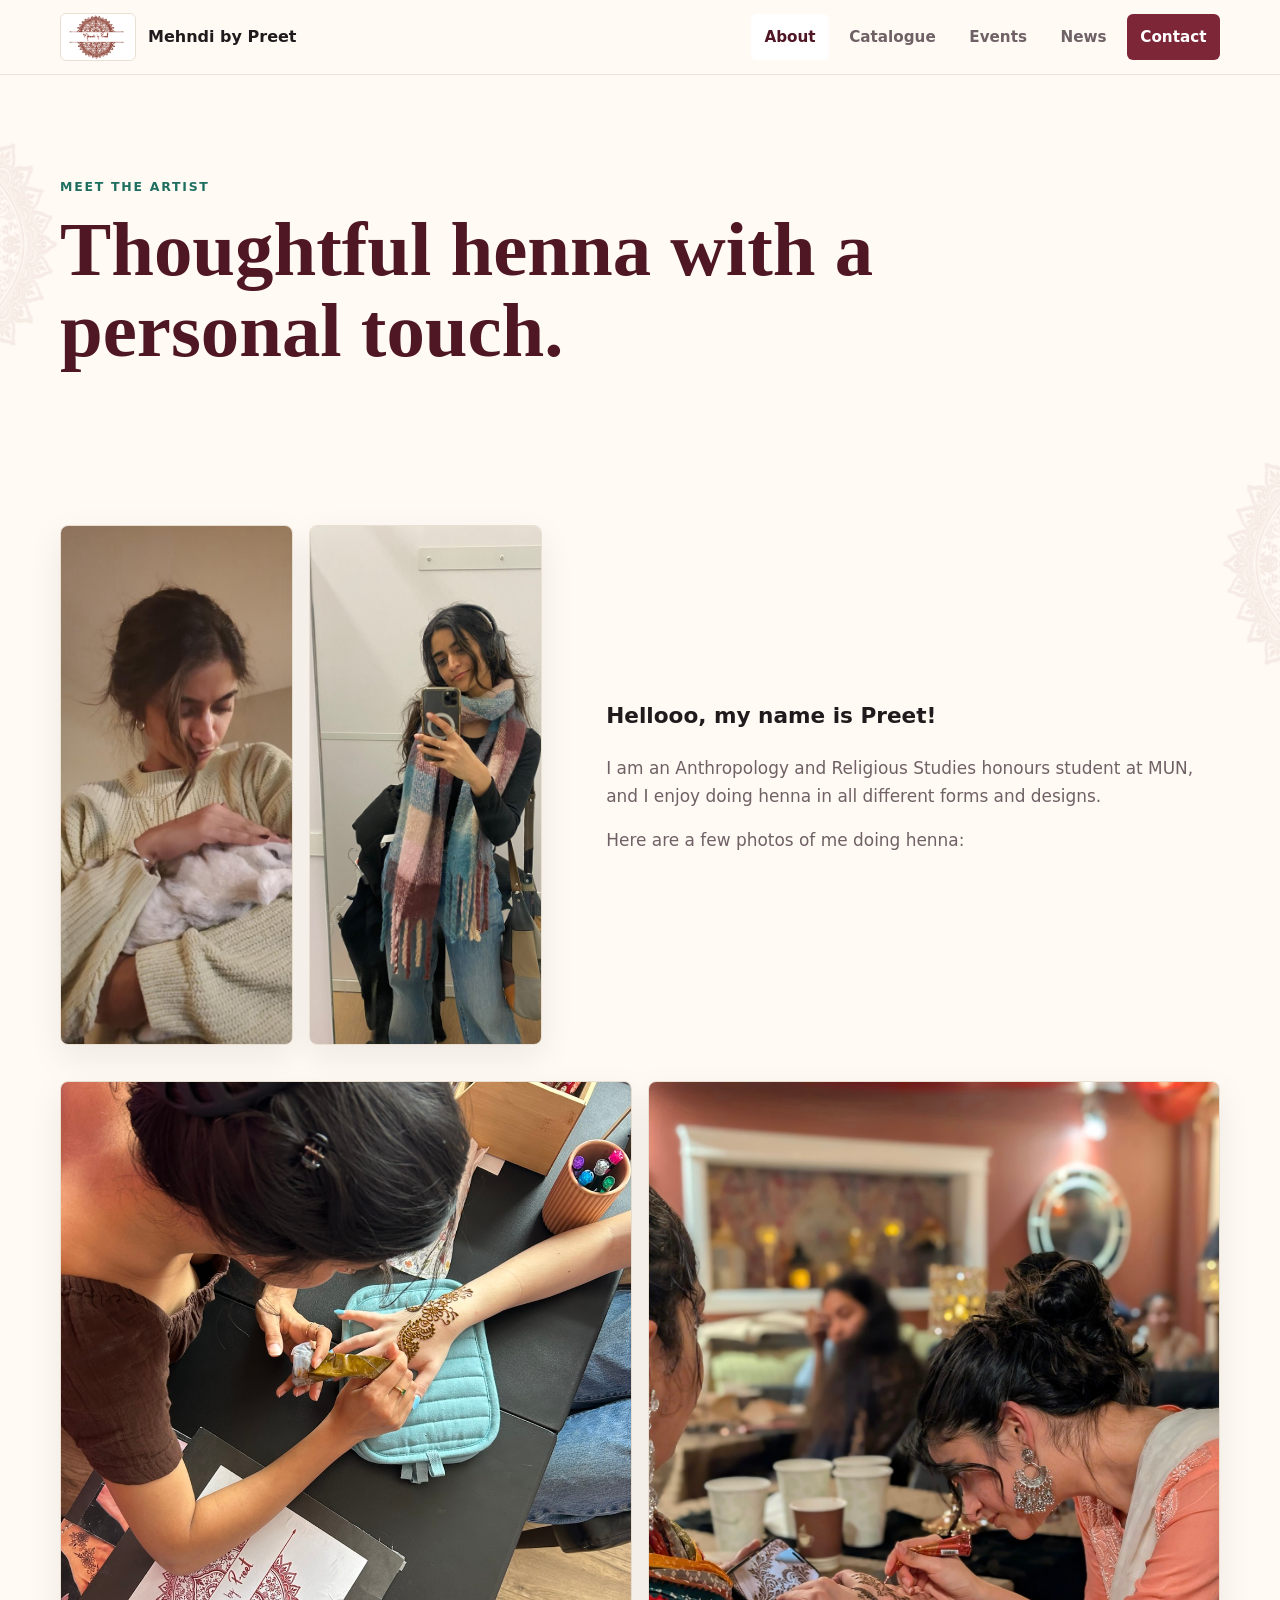
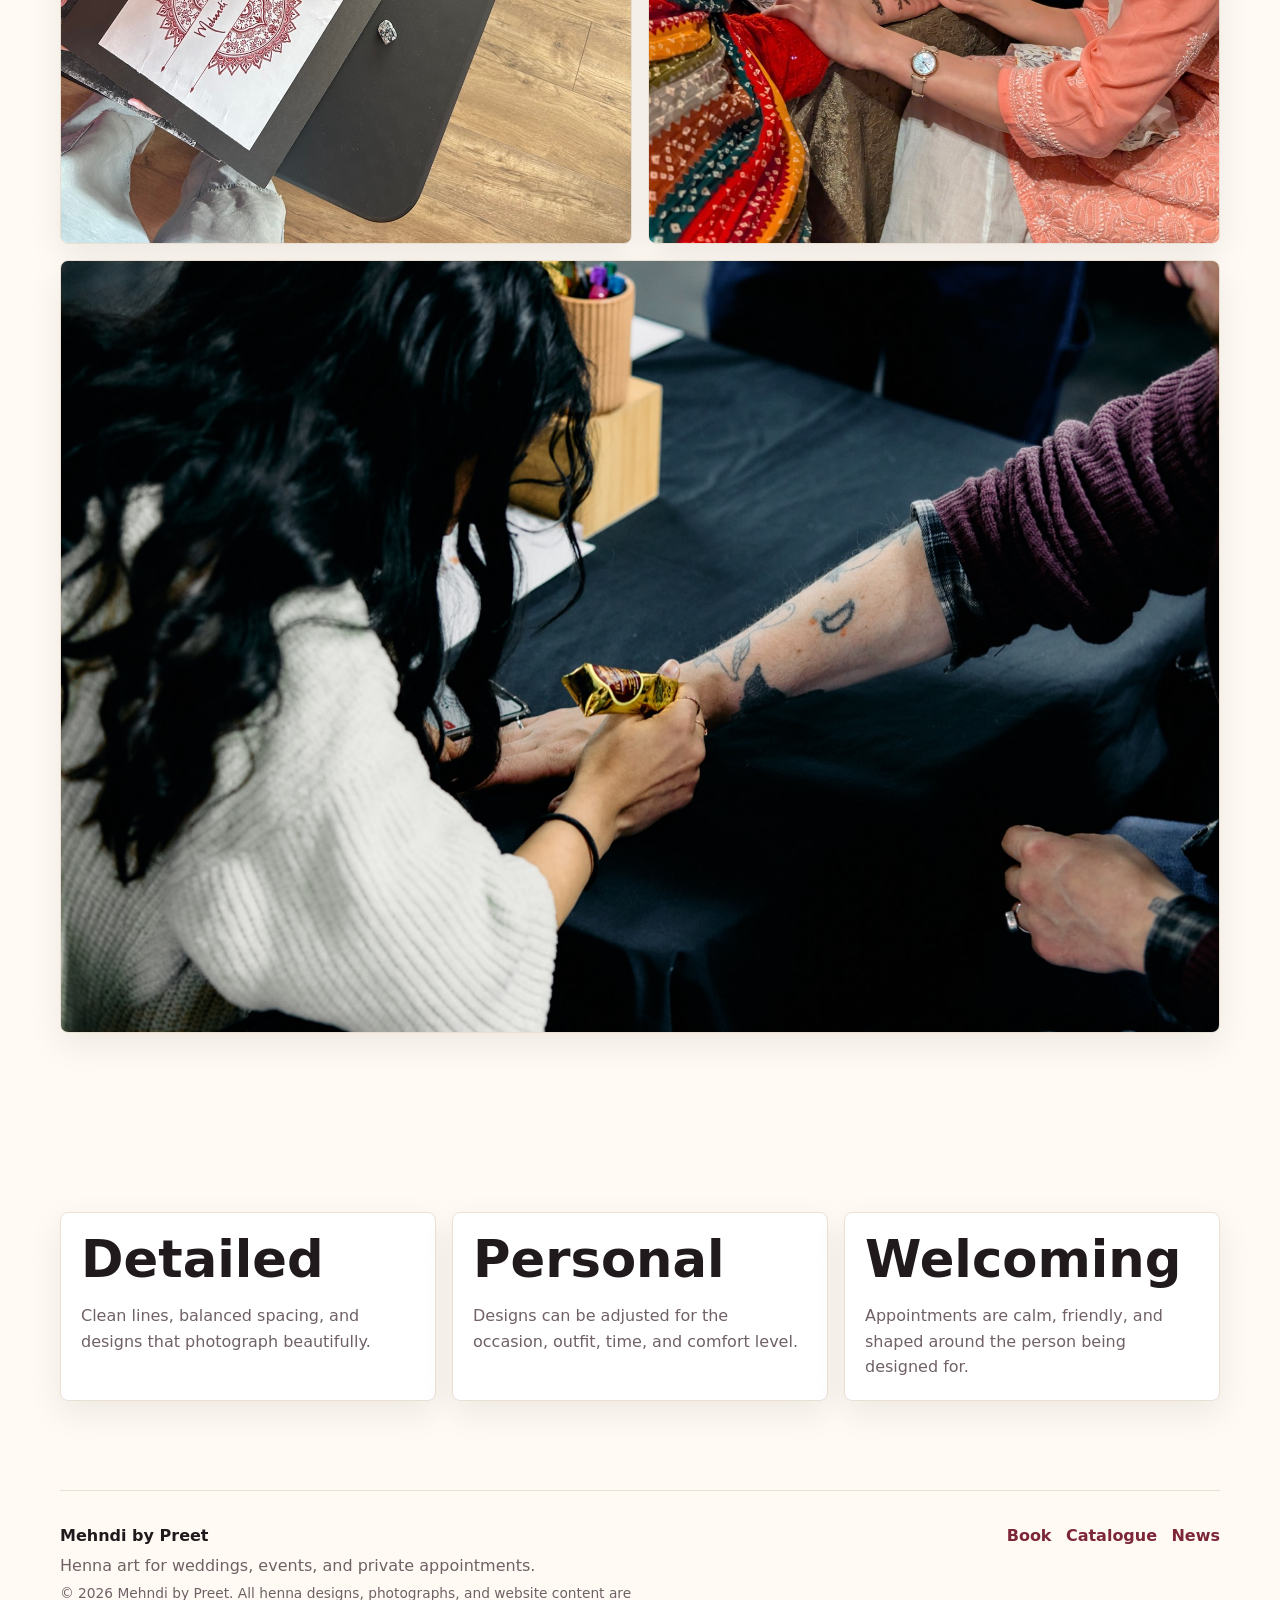
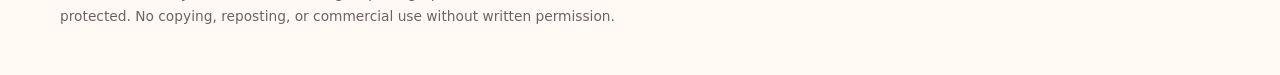
==== about.html @ c9b2b3ce "Add henna action photos to about page" ====
<!doctype html>
<html lang="en">
  <head>
    <meta charset="utf-8">
    <meta name="viewport" content="width=device-width, initial-scale=1">
    <title>About | Mehndi by Preet</title>
    <meta name="description" content="Meet Preet, the henna artist behind Mehndi by Preet.">
    <link rel="stylesheet" href="styles.css?v=about-action-20260606">
  </head>
  <body>
    <a class="skip-link" href="#main">Skip to content</a>
    <header class="site-header">
      <nav class="nav" aria-label="Main navigation">
        <a class="brand" href="index.html">
          <img class="brand-logo" src="assets/mehndi-by-preet-logo.png" alt="Mehndi by Preet logo">
          <span>Mehndi by Preet</span>
        </a>
        <button class="nav-toggle" type="button" aria-expanded="false" aria-controls="nav-links">
          <span class="sr-only">Menu</span>
          <span></span>
          <span></span>
          <span></span>
        </button>
        <div class="nav-links" id="nav-links">
          <a href="about.html" aria-current="page">About</a>
          <a href="catalogue.html">Catalogue</a>
          <a href="events.html">Events</a>
          <a href="news.html">News</a>
          <a class="nav-cta" href="contact.html">Contact</a>
        </div>
      </nav>
    </header>

    <main id="main">
      <section class="page-hero">
        <p class="eyebrow">Meet the artist</p>
        <h1>Thoughtful henna with a personal touch.</h1>
      </section>

      <section class="section about-layout about-intro">
        <div class="about-photo-grid" aria-label="Photos of Preet">
          <img src="assets/preet-about-01.jpg" alt="Preet smiling while holding a bunny">
          <img src="assets/preet-about-02.jpg" alt="Preet taking a mirror selfie">
        </div>
        <div class="story">
          <p class="lead">Hellooo, my name is Preet!</p>
          <p>I am an Anthropology and Religious Studies honours student at MUN, and I enjoy doing henna in all different forms and designs.</p>
          <p>Here are a few photos of me doing henna:</p>
        </div>
      </section>

      <section class="section about-action-gallery" aria-label="Photos of Preet doing henna">
        <img src="assets/preet-henna-action-01.jpg" alt="Preet applying henna at a table">
        <img src="assets/preet-henna-action-02.jpg" alt="Preet applying henna at an event">
        <img src="assets/preet-henna-action-03.jpg" alt="Preet applying henna to a guest's arm">
      </section>

      <section class="section values">
        <article>
          <h2>Detailed</h2>
          <p>Clean lines, balanced spacing, and designs that photograph beautifully.</p>
        </article>
        <article>
          <h2>Personal</h2>
          <p>Designs can be adjusted for the occasion, outfit, time, and comfort level.</p>
        </article>
        <article>
          <h2>Welcoming</h2>
          <p>Appointments are calm, friendly, and shaped around the person being designed for.</p>
        </article>
      </section>
    </main>

    <footer class="site-footer">
      <div>
        <strong>Mehndi by Preet</strong>
        <p>Henna art for weddings, events, and private appointments.</p>
        <p class="rights-notice">&copy; 2026 Mehndi by Preet. All henna designs, photographs, and website content are protected. No copying, reposting, or commercial use without written permission.</p>
      </div>
      <div class="footer-links">
        <a href="contact.html">Book</a>
        <a href="catalogue.html">Catalogue</a>
        <a href="news.html">News</a>
      </div>
    </footer>
    <script src="script.js?v=about-action-20260606"></script>
  </body>
</html>
---- styles.css ----
:root {
  --ink: #211a1d;
  --muted: #6f6165;
  --paper: #fffaf4;
  --surface: #ffffff;
  --rose: #7d2638;
  --rose-dark: #4f1624;
  --marigold: #d79a33;
  --jade: #1f6f61;
  --line: #eadfd3;
  --shadow: 0 18px 50px rgba(45, 26, 31, 0.12);
  --max: 1160px;
}

* {
  box-sizing: border-box;
}

html {
  scroll-behavior: smooth;
  overflow-x: clip;
}

body {
  margin: 0;
  font-family: Inter, ui-sans-serif, system-ui, -apple-system, BlinkMacSystemFont, "Segoe UI", sans-serif;
  color: var(--ink);
  background: var(--paper);
  line-height: 1.6;
  overflow-x: clip;
}

body::before,
body::after {
  content: "";
  position: fixed;
  z-index: 0;
  width: min(34vw, 430px);
  aspect-ratio: 1314 / 380;
  pointer-events: none;
  background: url("assets/logo-ornament.png") center / contain no-repeat;
  opacity: 0.075;
  mix-blend-mode: multiply;
}

body::before {
  left: -210px;
  top: 22vh;
  transform: rotate(90deg);
}

body::after {
  right: -210px;
  top: 54vh;
  transform: rotate(-90deg);
}

main,
.site-footer {
  position: relative;
  z-index: 1;
}

img {
  display: block;
  max-width: 100%;
}

a {
  color: inherit;
}

.skip-link {
  position: fixed;
  left: 1rem;
  top: 1rem;
  z-index: 20;
  transform: translateY(-160%);
  background: var(--ink);
  color: #fff;
  padding: 0.7rem 1rem;
  border-radius: 6px;
}

.skip-link:focus {
  transform: translateY(0);
}

.sr-only {
  position: absolute;
  width: 1px;
  height: 1px;
  padding: 0;
  margin: -1px;
  overflow: hidden;
  clip: rect(0, 0, 0, 0);
  white-space: nowrap;
  border: 0;
}

.site-header {
  position: sticky;
  top: 0;
  z-index: 10;
  background: rgba(255, 250, 244, 0.92);
  backdrop-filter: blur(18px);
  border-bottom: 1px solid rgba(234, 223, 211, 0.88);
}

.nav {
  width: min(var(--max), calc(100% - 2rem));
  margin: 0 auto;
  min-height: 74px;
  display: flex;
  align-items: center;
  justify-content: space-between;
  gap: 1.5rem;
}

.brand {
  display: inline-flex;
  align-items: center;
  gap: 0.75rem;
  text-decoration: none;
  font-weight: 800;
  letter-spacing: 0;
}

.brand-logo {
  width: 76px;
  height: 48px;
  object-fit: contain;
  border: 1px solid var(--line);
  border-radius: 6px;
  background: #fff;
}

.nav-links {
  display: flex;
  align-items: center;
  gap: 0.4rem;
}

.nav-links a {
  text-decoration: none;
  font-size: 0.95rem;
  font-weight: 700;
  padding: 0.7rem 0.85rem;
  border-radius: 6px;
  color: var(--muted);
}

.nav-links a:hover,
.nav-links a[aria-current="page"] {
  color: var(--rose-dark);
  background: #fff;
}

.nav-links .nav-cta {
  color: #fff;
  background: var(--rose);
}

.nav-links .nav-cta:hover,
.nav-links .nav-cta[aria-current="page"] {
  color: #fff;
  background: var(--rose-dark);
}

.nav-toggle {
  display: none;
  width: 44px;
  height: 44px;
  border: 1px solid var(--line);
  border-radius: 6px;
  background: #fff;
  padding: 0.65rem;
}

.nav-toggle span:not(.sr-only) {
  display: block;
  height: 2px;
  background: var(--ink);
  margin: 5px 0;
}

.hero {
  min-height: calc(100vh - 74px);
  width: min(var(--max), calc(100% - 2rem));
  margin: 0 auto;
  display: grid;
  grid-template-columns: minmax(0, 0.92fr) minmax(320px, 1.08fr);
  align-items: center;
  gap: clamp(2rem, 5vw, 5rem);
  padding: clamp(3rem, 7vw, 6rem) 0;
}

.hero-copy {
  max-width: 620px;
}

.gift-note {
  width: fit-content;
  margin: 0 0 1rem;
  padding: 0.55rem 0.75rem;
  color: var(--rose-dark);
  background: #fff;
  border: 1px solid var(--line);
  border-left: 4px solid var(--marigold);
  border-radius: 6px;
}

.eyebrow {
  margin: 0 0 0.8rem;
  color: var(--jade);
  font-weight: 900;
  text-transform: uppercase;
  font-size: 0.78rem;
  letter-spacing: 0.14em;
}

h1,
h2,
h3,
p {
  overflow-wrap: anywhere;
}

h1,
h2,
h3 {
  line-height: 1.05;
  letter-spacing: 0;
}

h1 {
  margin: 0;
  font-family: Georgia, "Times New Roman", serif;
  font-size: clamp(3.4rem, 8vw, 7.6rem);
  color: var(--rose-dark);
}

h2 {
  margin: 0;
  font-size: clamp(2rem, 4vw, 3.3rem);
}

h3 {
  margin: 0;
  font-size: 1.2rem;
}

.hero-text {
  max-width: 540px;
  margin: 1.4rem 0 0;
  font-size: clamp(1.08rem, 2vw, 1.35rem);
  color: var(--muted);
}

.hero-actions {
  display: flex;
  flex-wrap: wrap;
  gap: 0.8rem;
  margin-top: 2rem;
}

.button {
  min-height: 46px;
  display: inline-flex;
  align-items: center;
  justify-content: center;
  gap: 0.45rem;
  border: 0;
  border-radius: 6px;
  padding: 0.82rem 1.1rem;
  text-decoration: none;
  font-weight: 900;
  font-size: 0.95rem;
  cursor: pointer;
  transition: transform 160ms ease, background 160ms ease, color 160ms ease;
}

.button:hover {
  transform: translateY(-1px);
}

.button.primary {
  background: var(--rose);
  color: #fff;
}

.button.primary:hover {
  background: var(--rose-dark);
}

.button.secondary {
  background: #fff;
  color: var(--rose-dark);
  box-shadow: inset 0 0 0 1px var(--line);
}

.button.light {
  background: #fff;
  color: var(--rose-dark);
}

.hero-art {
  min-height: 440px;
  display: grid;
  place-items: center;
  background:
    linear-gradient(145deg, rgba(125, 38, 56, 0.11), rgba(31, 111, 97, 0.1)),
    #fff;
  border: 1px solid var(--line);
  border-radius: 8px;
  box-shadow: var(--shadow);
  overflow: hidden;
}

.hero-art img {
  width: min(100%, 620px);
  height: auto;
}

.hero-art.logo-showcase {
  background: #fff;
  padding: clamp(1rem, 3vw, 2rem);
}

.hero-art.logo-showcase img {
  width: min(100%, 720px);
}

.section {
  width: min(var(--max), calc(100% - 2rem));
  margin: 0 auto;
  padding: clamp(3.25rem, 7vw, 6.5rem) 0;
}

.intro-grid,
.split,
.about-layout,
.contact-layout,
.event-feature {
  display: grid;
  grid-template-columns: minmax(0, 0.88fr) minmax(0, 1.12fr);
  gap: clamp(1.5rem, 5vw, 4rem);
  align-items: center;
}

.intro-grid p,
.split p,
.story p,
.contact-panel p,
.event-feature p {
  color: var(--muted);
  font-size: 1.06rem;
}

.section-heading {
  display: flex;
  align-items: end;
  justify-content: space-between;
  gap: 1rem;
  margin-bottom: 1.5rem;
}

.text-link {
  color: var(--rose);
  font-weight: 900;
  text-decoration: none;
  border-bottom: 2px solid currentColor;
}

.card-grid {
  display: grid;
  gap: 1rem;
}

.card-grid.three {
  grid-template-columns: repeat(3, minmax(0, 1fr));
}

.service-card,
.catalogue-card,
.news-card,
.values article,
.timeline article,
.contact-panel,
.contact-form,
.portrait-panel {
  background: var(--surface);
  border: 1px solid var(--line);
  border-radius: 8px;
  box-shadow: 0 12px 34px rgba(45, 26, 31, 0.08);
}

.service-card {
  display: grid;
  grid-template-rows: 230px auto;
  overflow: hidden;
}

.service-card img,
.catalogue-card img {
  width: 100%;
  height: 100%;
  object-fit: cover;
  background: #f8eee6;
}

.service-card div,
.catalogue-card div,
.news-card,
.timeline article,
.values article {
  padding: 1.25rem;
}

.service-card p,
.catalogue-card p,
.news-card p,
.timeline p,
.values p {
  color: var(--muted);
  margin-bottom: 0;
}

.feature-band {
  width: 100%;
  padding: clamp(3rem, 6vw, 5rem) max(1rem, calc((100vw - var(--max)) / 2));
  display: flex;
  align-items: center;
  justify-content: space-between;
  gap: 1.5rem;
  color: #fff;
  background: linear-gradient(135deg, var(--rose-dark), #245c55 62%, #7c5a1e);
}

.feature-band .eyebrow {
  color: #ffd792;
}

.feature-band h2 {
  max-width: 720px;
}

.news-list {
  display: grid;
  gap: 0.85rem;
}

.news-list a {
  display: grid;
  gap: 0.3rem;
  padding: 1rem;
  text-decoration: none;
  background: #fff;
  border: 1px solid var(--line);
  border-radius: 8px;
}

.news-list span,
.catalogue-card span,
.news-card span,
.timeline span {
  color: var(--jade);
  font-size: 0.78rem;
  font-weight: 900;
  text-transform: uppercase;
  letter-spacing: 0.12em;
}

.page-hero {
  width: min(var(--max), calc(100% - 2rem));
  margin: 0 auto;
  padding: clamp(3rem, 8vw, 7rem) 0 clamp(2rem, 5vw, 4rem);
}

.page-hero h1 {
  max-width: 900px;
  font-size: clamp(2.7rem, 6vw, 5.8rem);
}

.page-hero p:not(.eyebrow) {
  max-width: 660px;
  color: var(--muted);
  font-size: 1.1rem;
}

.portrait-panel {
  min-height: 520px;
  display: grid;
  place-items: center;
  overflow: hidden;
}

.portrait-panel img {
  width: 100%;
  height: 100%;
  object-fit: cover;
}

.about-photo-grid {
  display: grid;
  grid-template-columns: repeat(2, minmax(0, 1fr));
  gap: 1rem;
  align-items: stretch;
}

.about-photo-grid img {
  width: 100%;
  height: 100%;
  min-height: 520px;
  object-fit: cover;
  object-position: center;
  border: 1px solid var(--line);
  border-radius: 8px;
  background: #fff;
  box-shadow: 0 12px 34px rgba(45, 26, 31, 0.08);
}

.about-intro {
  padding-bottom: clamp(1.25rem, 3vw, 2.25rem);
}

.about-action-gallery {
  display: grid;
  grid-template-columns: repeat(2, minmax(0, 1fr));
  gap: 1rem;
  padding-top: 0;
}

.about-action-gallery img {
  width: 100%;
  height: 100%;
  aspect-ratio: 3 / 4;
  object-fit: cover;
  object-position: center;
  border: 1px solid var(--line);
  border-radius: 8px;
  background: #fff;
  box-shadow: 0 12px 34px rgba(45, 26, 31, 0.08);
}

.about-action-gallery img:last-child {
  grid-column: 1 / -1;
  aspect-ratio: 3 / 2;
}

.story .lead {
  margin-top: 0;
  color: var(--ink);
  font-size: 1.35rem;
  font-weight: 800;
}

.stat-row {
  display: grid;
  grid-template-columns: repeat(3, minmax(0, 1fr));
  gap: 0.75rem;
  margin-top: 2rem;
}

.stat-row div {
  min-height: 112px;
  padding: 1rem;
  border-left: 4px solid var(--marigold);
  background: #fff;
  border-radius: 8px;
}

.stat-row strong,
.stat-row span {
  display: block;
}

.stat-row span {
  color: var(--muted);
  margin-top: 0.25rem;
  font-size: 0.92rem;
}

.values {
  display: grid;
  grid-template-columns: repeat(3, minmax(0, 1fr));
  gap: 1rem;
}

.filter-bar {
  display: flex;
  flex-wrap: wrap;
  gap: 0.6rem;
  margin-bottom: 1.4rem;
}

.filter-button {
  border: 1px solid var(--line);
  border-radius: 6px;
  background: #fff;
  color: var(--muted);
  padding: 0.7rem 0.9rem;
  font-weight: 900;
  cursor: pointer;
}

.filter-button.active,
.filter-button:hover {
  background: var(--rose);
  color: #fff;
  border-color: var(--rose);
}

.catalogue-grid {
  display: grid;
  grid-template-columns: repeat(3, minmax(0, 1fr));
  gap: 1rem;
}

.catalogue-card {
  overflow: hidden;
}

.catalogue-card img {
  aspect-ratio: 4 / 3;
}

.catalogue-card.is-hidden {
  display: none;
}

.catalogue-count {
  display: inline-flex;
  align-items: center;
  justify-content: center;
  min-height: 38px;
  padding: 0.45rem 0.75rem;
  color: var(--rose-dark);
  background: #fff;
  border: 1px solid var(--line);
  border-radius: 6px;
  font-weight: 900;
}

.category-nav {
  display: flex;
  flex-wrap: wrap;
  gap: 0.65rem;
  margin: 0 0 2rem;
}

.category-nav a {
  display: inline-flex;
  align-items: center;
  min-height: 40px;
  padding: 0.55rem 0.8rem;
  color: var(--rose-dark);
  background: #fff;
  border: 1px solid var(--line);
  border-radius: 6px;
  text-decoration: none;
  font-weight: 900;
}

.category-nav a:hover {
  color: #fff;
  background: var(--rose);
  border-color: var(--rose);
}

.catalogue-sections {
  display: grid;
  gap: clamp(2.5rem, 6vw, 5rem);
  min-width: 0;
}

.catalogue-category {
  min-width: 0;
  scroll-margin-top: 96px;
}

.category-heading {
  display: flex;
  align-items: end;
  justify-content: space-between;
  gap: 1rem;
  margin-bottom: 1rem;
  padding-bottom: 0.8rem;
  border-bottom: 1px solid var(--line);
}

.category-heading h3 {
  font-family: Georgia, "Times New Roman", serif;
  color: var(--rose-dark);
  font-size: clamp(1.85rem, 3vw, 2.8rem);
}

.category-heading span {
  color: var(--muted);
  font-weight: 900;
}

.catalogue-carousel {
  position: relative;
  width: 100%;
  max-width: 860px;
  min-width: 0;
  margin: 0 auto;
  padding: 1rem 3rem 1.25rem;
  overflow: hidden;
  border: 1px solid var(--line);
  border-radius: 8px;
  background: rgba(255, 255, 255, 0.82);
  box-shadow: 0 18px 50px rgba(45, 26, 31, 0.08);
}

.portfolio-grid {
  display: flex;
  gap: 1rem;
  width: 100%;
  min-width: 0;
  overflow-x: auto;
  padding: 0 0 1rem;
  overscroll-behavior-inline: contain;
  scroll-behavior: smooth;
  scroll-padding-inline: 0;
  scrollbar-color: rgba(129, 49, 36, 0.55) transparent;
  scrollbar-width: thin;
  -webkit-overflow-scrolling: touch;
}

.portfolio-grid::-webkit-scrollbar {
  height: 10px;
}

.portfolio-grid::-webkit-scrollbar-track {
  background: rgba(129, 49, 36, 0.08);
  border-radius: 999px;
}

.portfolio-grid::-webkit-scrollbar-thumb {
  background: rgba(129, 49, 36, 0.48);
  border-radius: 999px;
}

.portfolio-card {
  position: relative;
  display: flex;
  align-items: center;
  justify-content: center;
  flex: 0 0 clamp(150px, 22vw, 230px);
  aspect-ratio: 4 / 5;
  margin: 0;
  padding: 0;
  overflow: hidden;
  border: 1px solid var(--line);
  border-radius: 8px;
  background: #fff;
  box-shadow: 0 12px 34px rgba(45, 26, 31, 0.08);
  cursor: zoom-in;
  transition: transform 160ms ease, box-shadow 160ms ease;
}

.portfolio-card:hover {
  transform: translateY(-2px);
  box-shadow: var(--shadow);
}

.portfolio-card img {
  width: 100%;
  height: 100%;
  background: #fff;
  object-fit: contain;
}

.portfolio-number {
  position: absolute;
  right: 0.55rem;
  top: 0.55rem;
  min-width: 2rem;
  min-height: 2rem;
  display: inline-flex;
  align-items: center;
  justify-content: center;
  padding: 0.25rem 0.45rem;
  border: 1px solid rgba(255, 255, 255, 0.8);
  border-radius: 999px;
  color: #fff;
  background: rgba(65, 27, 27, 0.86);
  box-shadow: 0 8px 20px rgba(45, 26, 31, 0.2);
  font-size: 0.88rem;
  font-weight: 900;
  line-height: 1;
}

.carousel-control {
  position: absolute;
  top: 50%;
  z-index: 2;
  width: 42px;
  height: 42px;
  border: 1px solid rgba(129, 49, 36, 0.18);
  border-radius: 6px;
  color: var(--rose-dark);
  background: rgba(255, 255, 255, 0.94);
  box-shadow: 0 12px 28px rgba(45, 26, 31, 0.18);
  cursor: pointer;
  font: 900 1.5rem/1 Arial, sans-serif;
  transform: translateY(-50%);
  transition: background 160ms ease, color 160ms ease, opacity 160ms ease;
}

.carousel-control:hover {
  color: #fff;
  background: var(--rose);
}

.carousel-control:disabled {
  cursor: not-allowed;
  opacity: 0.32;
}

.carousel-control-previous {
  left: 0.85rem;
}

.carousel-control-next {
  right: 0.85rem;
}

.lightbox {
  width: min(94vw, 980px);
  max-height: 92vh;
  padding: 0;
  border: 0;
  border-radius: 8px;
  background: transparent;
  overflow: visible;
}

.lightbox::backdrop {
  background: rgba(33, 26, 29, 0.78);
}

.lightbox img {
  width: 100%;
  max-height: 88vh;
  object-fit: contain;
  border-radius: 8px;
  background: #fff;
  box-shadow: var(--shadow);
}

.lightbox-close {
  position: absolute;
  right: 0;
  top: -3rem;
  width: 42px;
  height: 42px;
  border: 1px solid rgba(255, 255, 255, 0.35);
  border-radius: 6px;
  color: #fff;
  background: rgba(33, 26, 29, 0.82);
  font-size: 1.8rem;
  line-height: 1;
  cursor: pointer;
}

.event-feature {
  background: #fff;
  border: 1px solid var(--line);
  border-radius: 8px;
  padding: clamp(1.5rem, 4vw, 3rem);
  box-shadow: var(--shadow);
}

.event-feature img {
  width: 100%;
  border-radius: 8px;
  background: #f8eee6;
}

.timeline {
  display: grid;
  grid-template-columns: repeat(4, minmax(0, 1fr));
  gap: 1rem;
}

.timeline article {
  min-height: 230px;
}

.timeline.event-list {
  grid-template-columns: repeat(3, minmax(0, 1fr));
}

.timeline.event-list article {
  min-height: 160px;
}

.news-layout {
  display: grid;
  grid-template-columns: repeat(3, minmax(0, 1fr));
  gap: 1rem;
}

.news-card {
  display: flex;
  min-height: 320px;
  flex-direction: column;
}

.news-card .text-link {
  margin-top: auto;
  width: fit-content;
}

.contact-panel,
.contact-form {
  padding: clamp(1.25rem, 3vw, 2rem);
}

.contact-list {
  display: grid;
  gap: 0.75rem;
  margin-top: 1.5rem;
}

.contact-list a {
  display: inline-flex;
  align-items: center;
  gap: 0.55rem;
  width: fit-content;
  text-decoration: none;
  font-weight: 900;
  color: var(--rose);
}

.social-link svg {
  width: 1.15rem;
  height: 1.15rem;
  fill: none;
  stroke: currentColor;
  stroke-width: 2;
}

.contact-form {
  display: grid;
  grid-template-columns: repeat(2, minmax(0, 1fr));
  gap: 1rem;
}

.contact-form label {
  display: grid;
  gap: 0.45rem;
  color: var(--ink);
  font-weight: 900;
}

.date-field {
  display: grid;
  gap: 0.55rem;
}

.contact-form .date-unsure {
  display: flex;
  align-items: center;
  gap: 0.55rem;
  color: var(--muted);
  font-size: 0.95rem;
  font-weight: 800;
}

.contact-form .date-unsure input {
  flex: 0 0 auto;
  width: 1rem;
  height: 1rem;
  padding: 0;
  accent-color: var(--rose);
}

.contact-form input,
.contact-form select,
.contact-form textarea {
  width: 100%;
  border: 1px solid var(--line);
  border-radius: 6px;
  padding: 0.82rem 0.9rem;
  background: #fff;
  color: var(--ink);
  font: inherit;
}

.contact-form input:focus,
.contact-form select:focus,
.contact-form textarea:focus {
  outline: 3px solid rgba(215, 154, 51, 0.28);
  border-color: var(--marigold);
}

.contact-form input:disabled {
  cursor: not-allowed;
  background: #f8eee6;
  color: var(--muted);
}

.form-status {
  min-height: 1.6rem;
  margin: 0;
  font-weight: 800;
}

.form-status.is-success {
  color: var(--jade);
}

.form-status.is-error {
  color: var(--rose);
}

.contact-form button:disabled {
  cursor: wait;
  opacity: 0.72;
  transform: none;
}

.full {
  grid-column: 1 / -1;
}

.site-footer {
  width: min(var(--max), calc(100% - 2rem));
  margin: 0 auto;
  padding: 2rem 0 3rem;
  display: flex;
  justify-content: space-between;
  gap: 1.5rem;
  border-top: 1px solid var(--line);
}

.site-footer p {
  margin: 0.25rem 0 0;
  color: var(--muted);
}

.site-footer .rights-notice {
  max-width: 620px;
  font-size: 0.86rem;
}

.footer-links {
  display: flex;
  flex-wrap: wrap;
  gap: 0.9rem;
}

.footer-links a {
  color: var(--rose);
  font-weight: 900;
  text-decoration: none;
}

@media (max-width: 900px) {
  body::before,
  body::after {
    width: 360px;
    opacity: 0.045;
  }

  body::before {
    left: -250px;
  }

  body::after {
    right: -250px;
  }

  .nav-toggle {
    display: block;
  }

  .nav-links {
    position: absolute;
    left: 1rem;
    right: 1rem;
    top: 74px;
    display: none;
    flex-direction: column;
    align-items: stretch;
    padding: 0.75rem;
    background: #fff;
    border: 1px solid var(--line);
    border-radius: 8px;
    box-shadow: var(--shadow);
  }

  .nav-links.open {
    display: flex;
  }

  .hero,
  .intro-grid,
  .split,
  .about-layout,
  .contact-layout,
  .event-feature {
    grid-template-columns: 1fr;
  }

  .hero {
    min-height: auto;
    padding-top: 2.75rem;
  }

  .hero-art {
    min-height: 360px;
  }

  .about-photo-grid img {
    min-height: 420px;
  }

  .card-grid.three,
  .catalogue-grid,
  .timeline,
  .news-layout,
  .values {
    grid-template-columns: repeat(2, minmax(0, 1fr));
  }

  .carousel-control-previous {
    left: 0.35rem;
  }

  .carousel-control-next {
    right: 0.35rem;
  }
}

@media (max-width: 620px) {
  body::before,
  body::after {
    display: none;
  }

  .nav {
    width: min(var(--max), calc(100% - 1rem));
  }

  .hero,
  .section,
  .page-hero,
  .site-footer {
    width: min(var(--max), calc(100% - 1.25rem));
  }

  .section {
    padding: 2.35rem 0;
  }

  .page-hero {
    padding: 2.6rem 0 1.75rem;
  }

  .page-hero h1 {
    font-size: clamp(2.45rem, 13vw, 3.3rem);
  }

  .page-hero p:not(.eyebrow) {
    font-size: 1rem;
  }

  .section-heading {
    margin-bottom: 1rem;
  }

  .section-heading h2 {
    font-size: clamp(1.85rem, 9vw, 2.35rem);
  }

  .hero-actions,
  .section-heading,
  .feature-band,
  .site-footer {
    align-items: stretch;
    flex-direction: column;
  }

  .button,
  .text-link {
    width: 100%;
  }

  .text-link {
    display: inline-flex;
    justify-content: center;
    border: 1px solid currentColor;
    border-radius: 6px;
    padding: 0.75rem;
  }

  .card-grid.three,
  .catalogue-grid,
  .timeline,
  .news-layout,
  .values,
  .stat-row,
  .contact-form {
    grid-template-columns: 1fr;
  }

  .category-heading {
    align-items: start;
    flex-direction: column;
    gap: 0.45rem;
    margin-bottom: 0.8rem;
    padding-bottom: 0.65rem;
  }

  .category-heading h3 {
    font-size: clamp(2rem, 11vw, 2.7rem);
  }

  .category-nav {
    flex-wrap: nowrap;
    gap: 0.55rem;
    margin: 0 -0.625rem 1.65rem;
    padding: 0 0.625rem 0.35rem;
    overflow-x: auto;
    scrollbar-width: none;
    -webkit-overflow-scrolling: touch;
  }

  .category-nav::-webkit-scrollbar {
    display: none;
  }

  .category-nav a {
    flex: 0 0 auto;
    width: auto;
    min-height: 38px;
    padding: 0.5rem 0.7rem;
    white-space: nowrap;
  }

  .catalogue-carousel {
    max-width: 100%;
    margin-inline: -0.125rem;
    padding: 0.65rem;
    border-radius: 7px;
  }

  .portfolio-grid {
    gap: 0.75rem;
    padding-bottom: 0.9rem;
  }

  .portfolio-card {
    flex-basis: clamp(156px, 48vw, 196px);
    aspect-ratio: 3 / 4;
  }

  .portfolio-number {
    right: 0.4rem;
    top: 0.4rem;
    min-width: 1.75rem;
    min-height: 1.75rem;
    font-size: 0.78rem;
  }

  .carousel-control {
    display: none;
  }

  .about-photo-grid {
    grid-template-columns: 1fr;
  }

  .about-action-gallery {
    grid-template-columns: 1fr;
  }

  .about-photo-grid img {
    min-height: auto;
    aspect-ratio: 3 / 4;
  }

  .about-action-gallery img,
  .about-action-gallery img:last-child {
    grid-column: auto;
    aspect-ratio: 3 / 4;
  }

  .service-card {
    grid-template-rows: 210px auto;
  }

  .hero-art {
    min-height: 300px;
  }
}
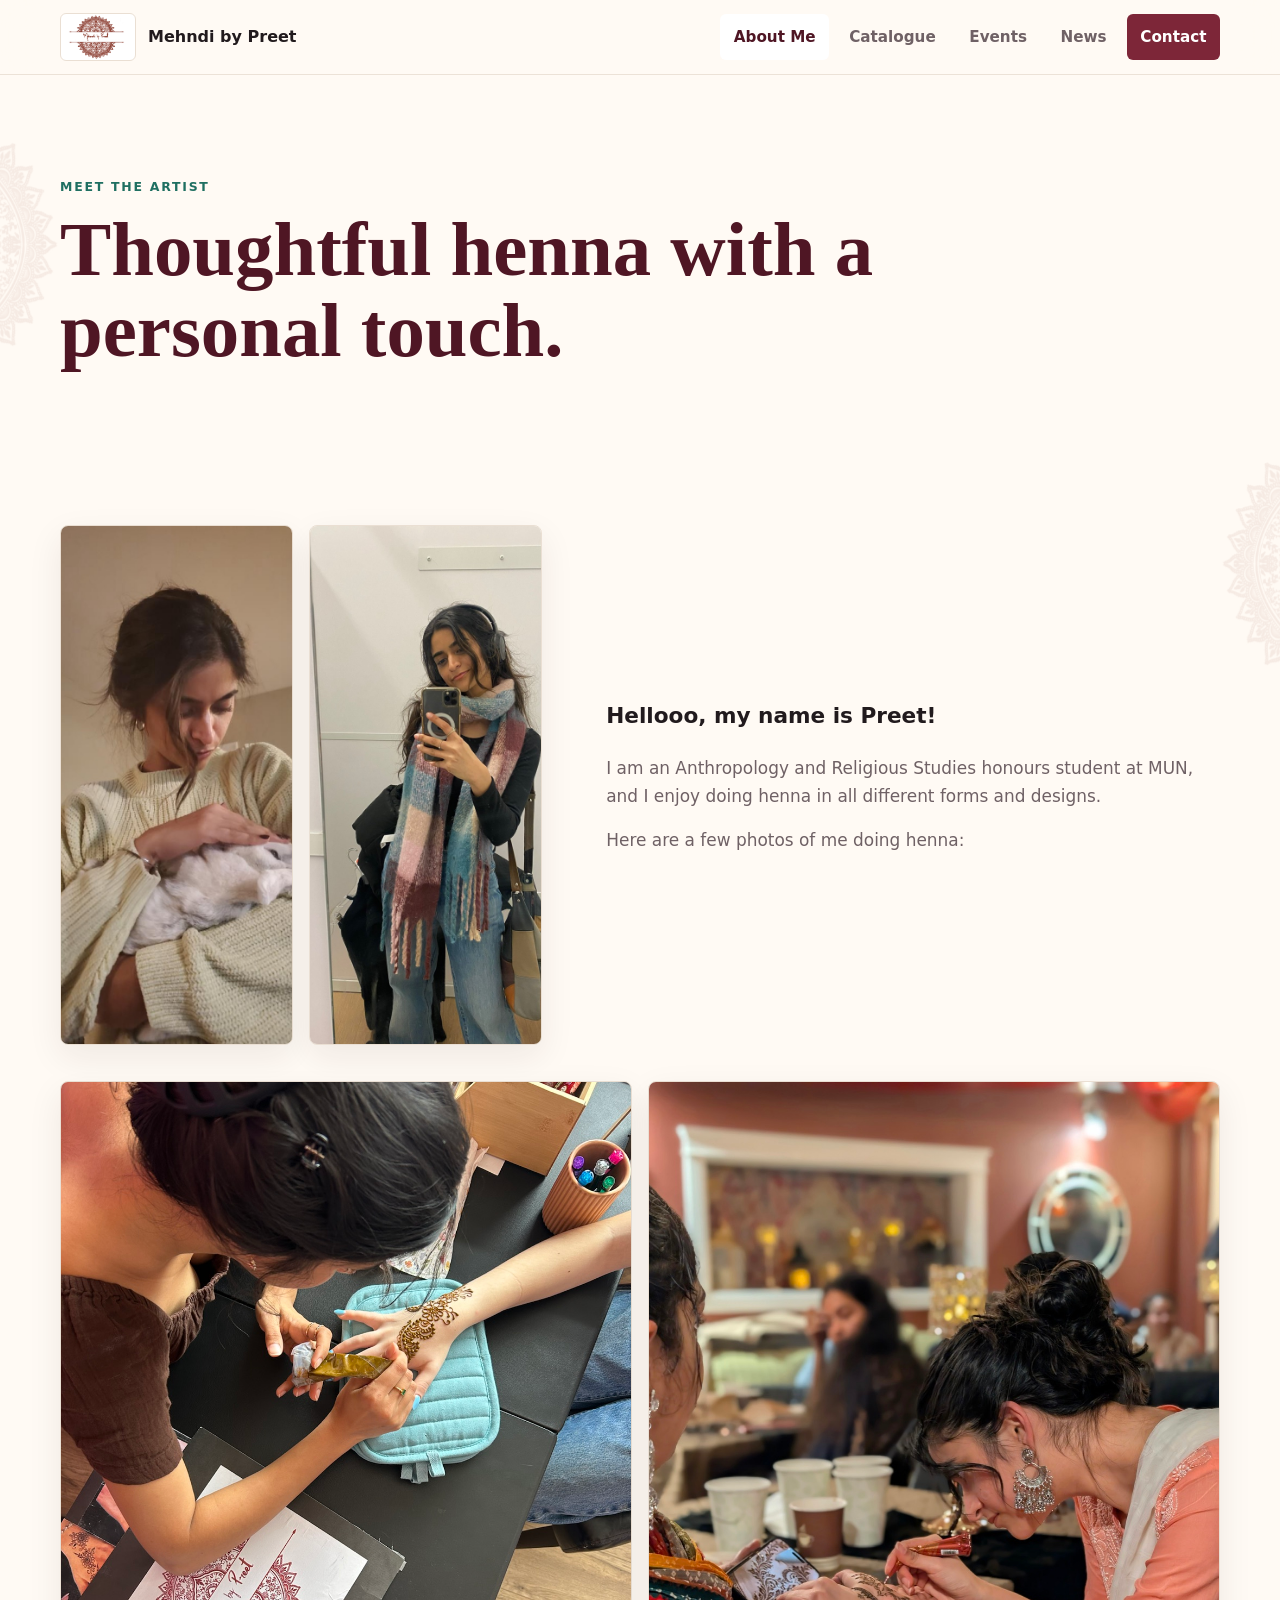
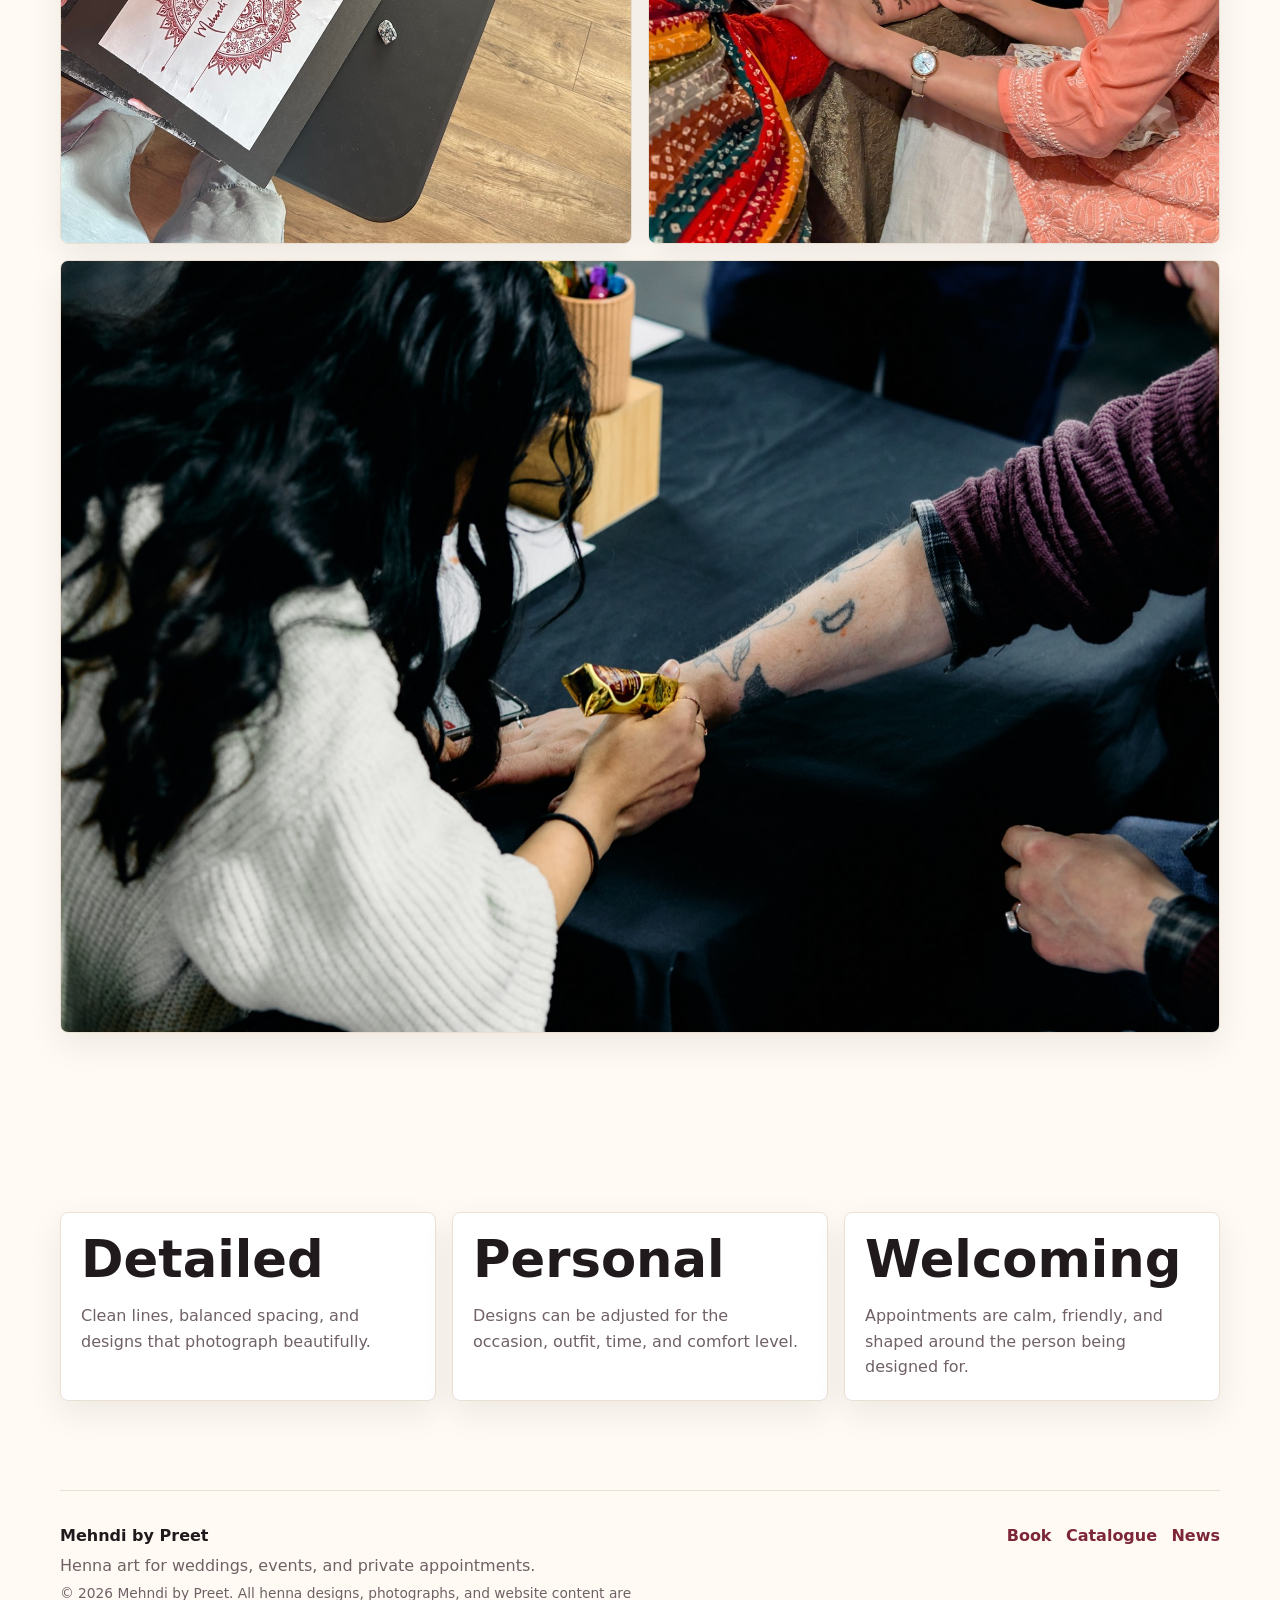
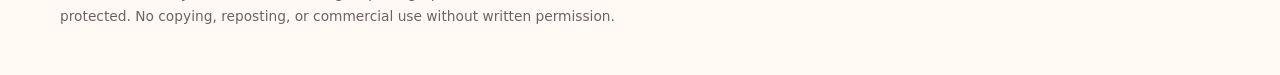
==== commit 0e649b26: "Update events order and about label" ====
--- a/about.html
+++ b/about.html
@@ -3,9 +3,9 @@
   <head>
     <meta charset="utf-8">
     <meta name="viewport" content="width=device-width, initial-scale=1">
-    <title>About | Mehndi by Preet</title>
+    <title>About Me | Mehndi by Preet</title>
     <meta name="description" content="Meet Preet, the henna artist behind Mehndi by Preet.">
-    <link rel="stylesheet" href="styles.css?v=about-action-20260606">
+    <link rel="stylesheet" href="styles.css?v=events-total-20260607">
   </head>
   <body>
     <a class="skip-link" href="#main">Skip to content</a>
@@ -22,7 +22,7 @@
           <span></span>
         </button>
         <div class="nav-links" id="nav-links">
-          <a href="about.html" aria-current="page">About</a>
+          <a href="about.html" aria-current="page">About Me</a>
           <a href="catalogue.html">Catalogue</a>
           <a href="events.html">Events</a>
           <a href="news.html">News</a>
@@ -83,6 +83,6 @@
         <a href="news.html">News</a>
       </div>
     </footer>
-    <script src="script.js?v=about-action-20260606"></script>
+    <script src="script.js?v=events-total-20260607"></script>
   </body>
 </html>
--- a/styles.css
+++ b/styles.css
@@ -894,6 +894,20 @@
   grid-template-columns: repeat(3, minmax(0, 1fr));
 }
 
+.event-total {
+  max-width: 860px;
+  margin: 0 0 1.5rem;
+  color: var(--rose-dark);
+  font-family: Georgia, "Times New Roman", serif;
+  font-size: clamp(2.25rem, 5vw, 4.8rem);
+  font-weight: 900;
+  line-height: 1.05;
+}
+
+.event-total strong {
+  font-weight: 900;
+}
+
 .timeline.event-list article {
   min-height: 160px;
 }
@@ -1128,6 +1142,10 @@
     grid-template-columns: repeat(2, minmax(0, 1fr));
   }
 
+  .timeline.event-list {
+    grid-template-columns: repeat(2, minmax(0, 1fr));
+  }
+
   .carousel-control-previous {
     left: 0.35rem;
   }
@@ -1209,6 +1227,10 @@
     grid-template-columns: 1fr;
   }
 
+  .timeline.event-list {
+    grid-template-columns: 1fr;
+  }
+
   .category-heading {
     align-items: start;
     flex-direction: column;
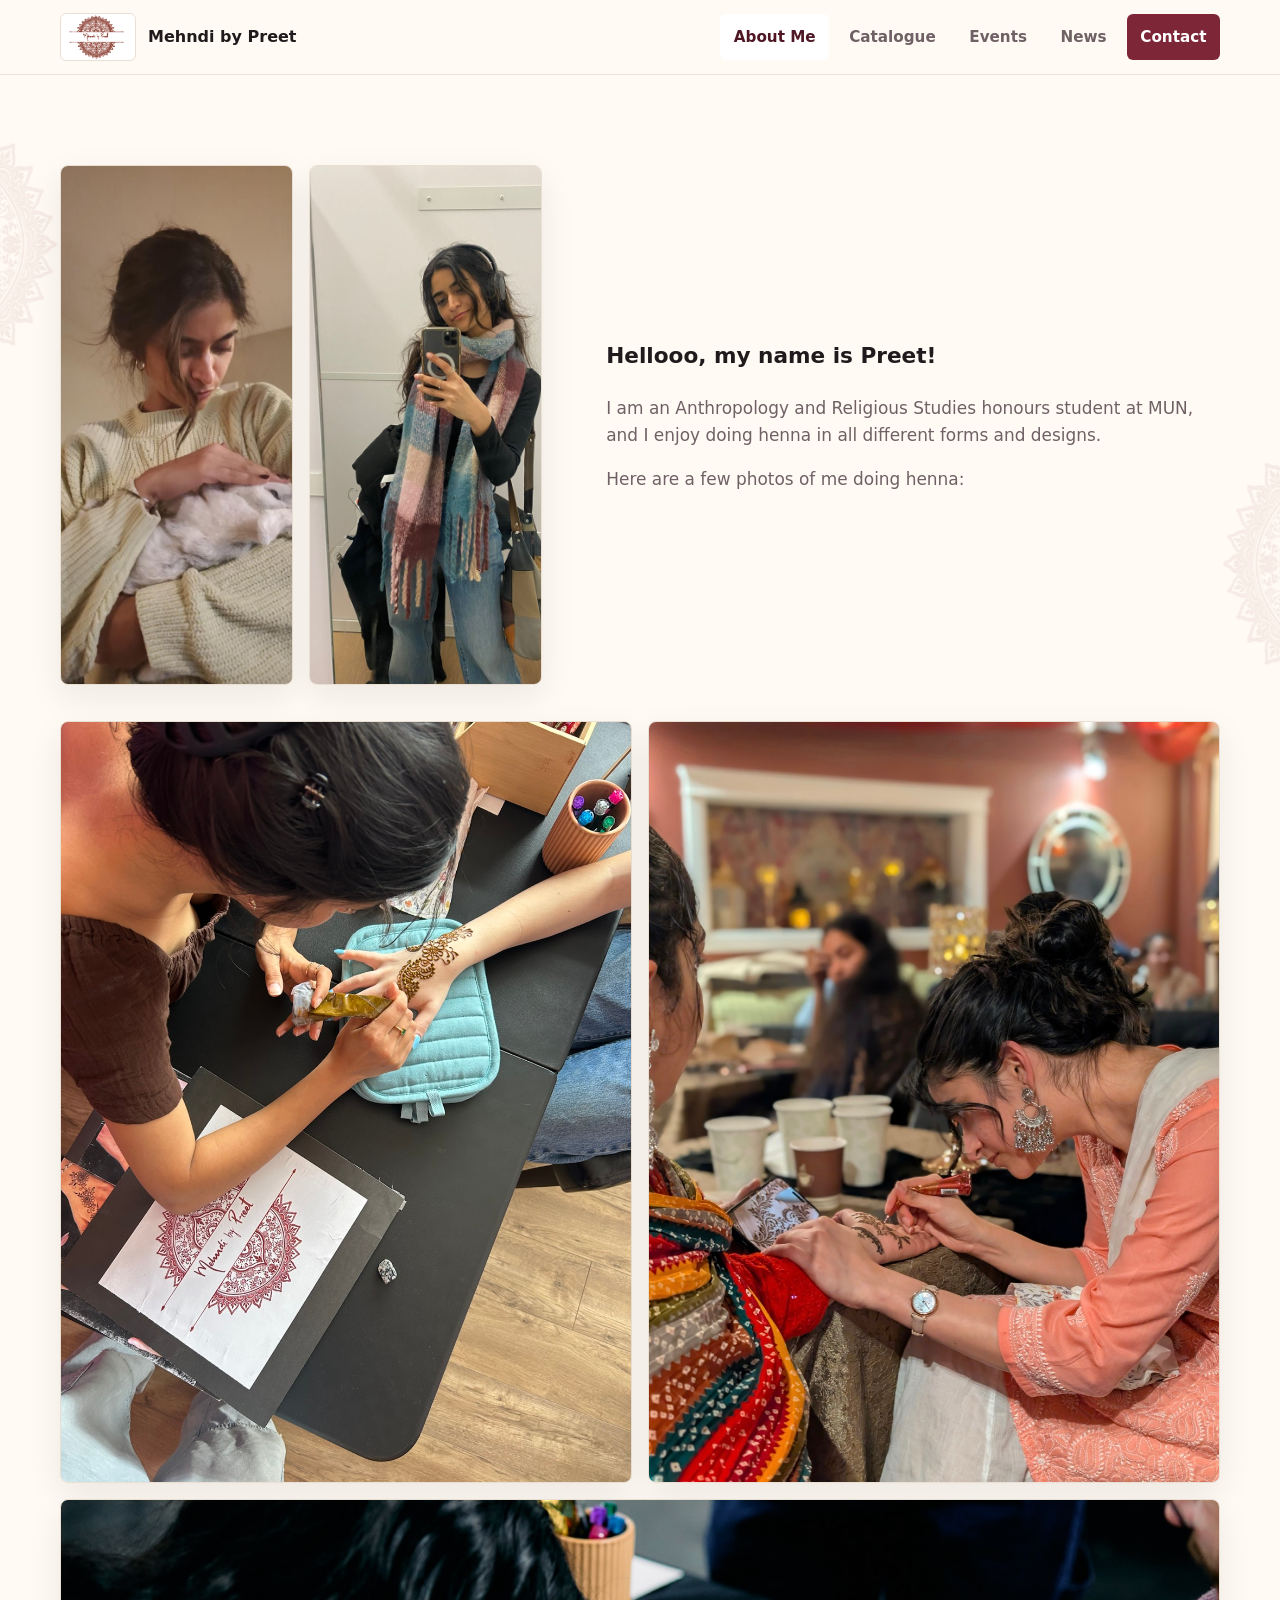
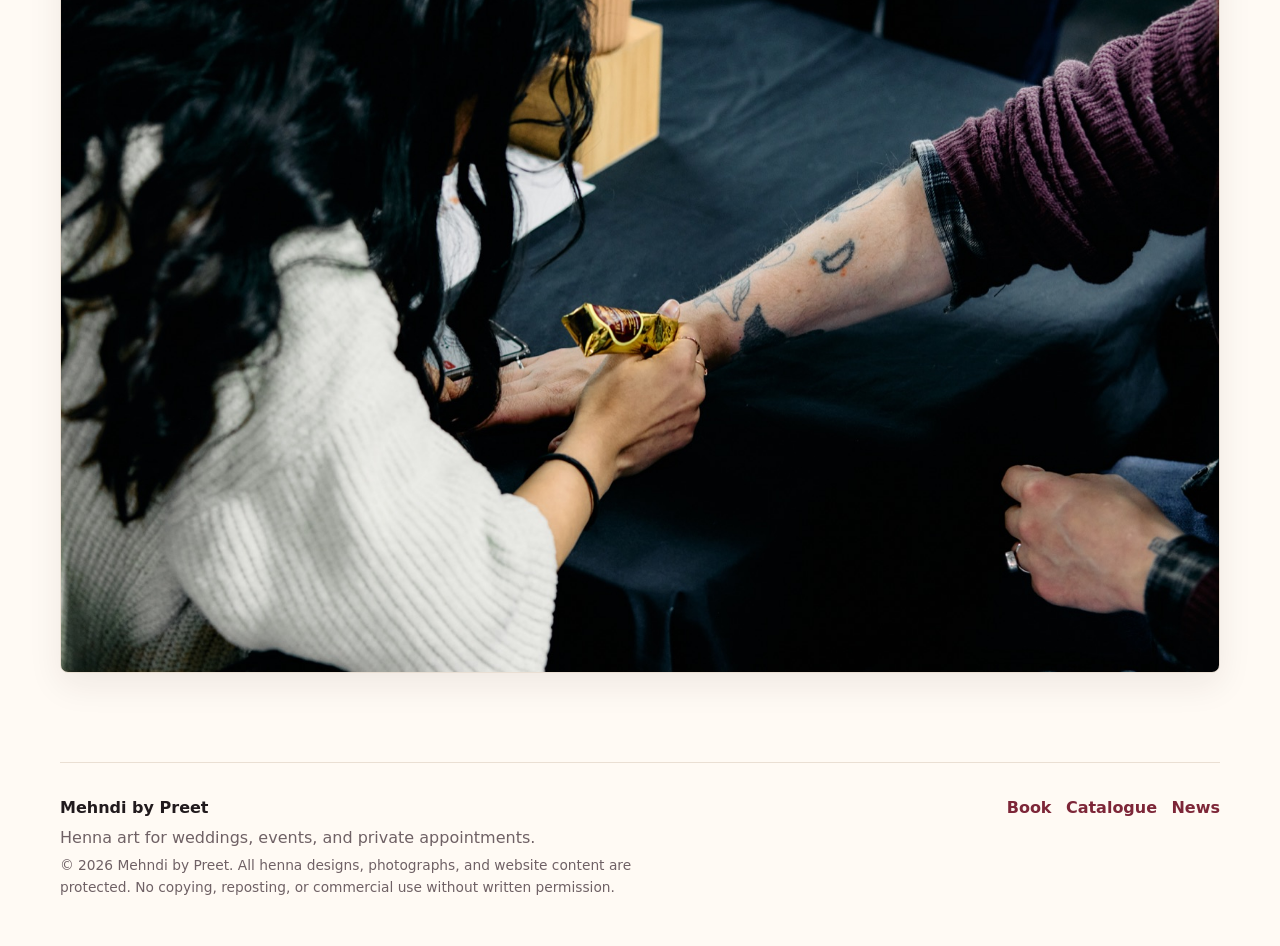
==== commit 4139dd53: "Remove extra about page sections" ====
--- a/about.html
+++ b/about.html
@@ -32,11 +32,6 @@
     </header>
 
     <main id="main">
-      <section class="page-hero">
-        <p class="eyebrow">Meet the artist</p>
-        <h1>Thoughtful henna with a personal touch.</h1>
-      </section>
-
       <section class="section about-layout about-intro">
         <div class="about-photo-grid" aria-label="Photos of Preet">
           <img src="assets/preet-about-01.jpg" alt="Preet smiling while holding a bunny">
@@ -55,20 +50,6 @@
         <img src="assets/preet-henna-action-03.jpg" alt="Preet applying henna to a guest's arm">
       </section>
 
-      <section class="section values">
-        <article>
-          <h2>Detailed</h2>
-          <p>Clean lines, balanced spacing, and designs that photograph beautifully.</p>
-        </article>
-        <article>
-          <h2>Personal</h2>
-          <p>Designs can be adjusted for the occasion, outfit, time, and comfort level.</p>
-        </article>
-        <article>
-          <h2>Welcoming</h2>
-          <p>Appointments are calm, friendly, and shaped around the person being designed for.</p>
-        </article>
-      </section>
     </main>
 
     <footer class="site-footer">
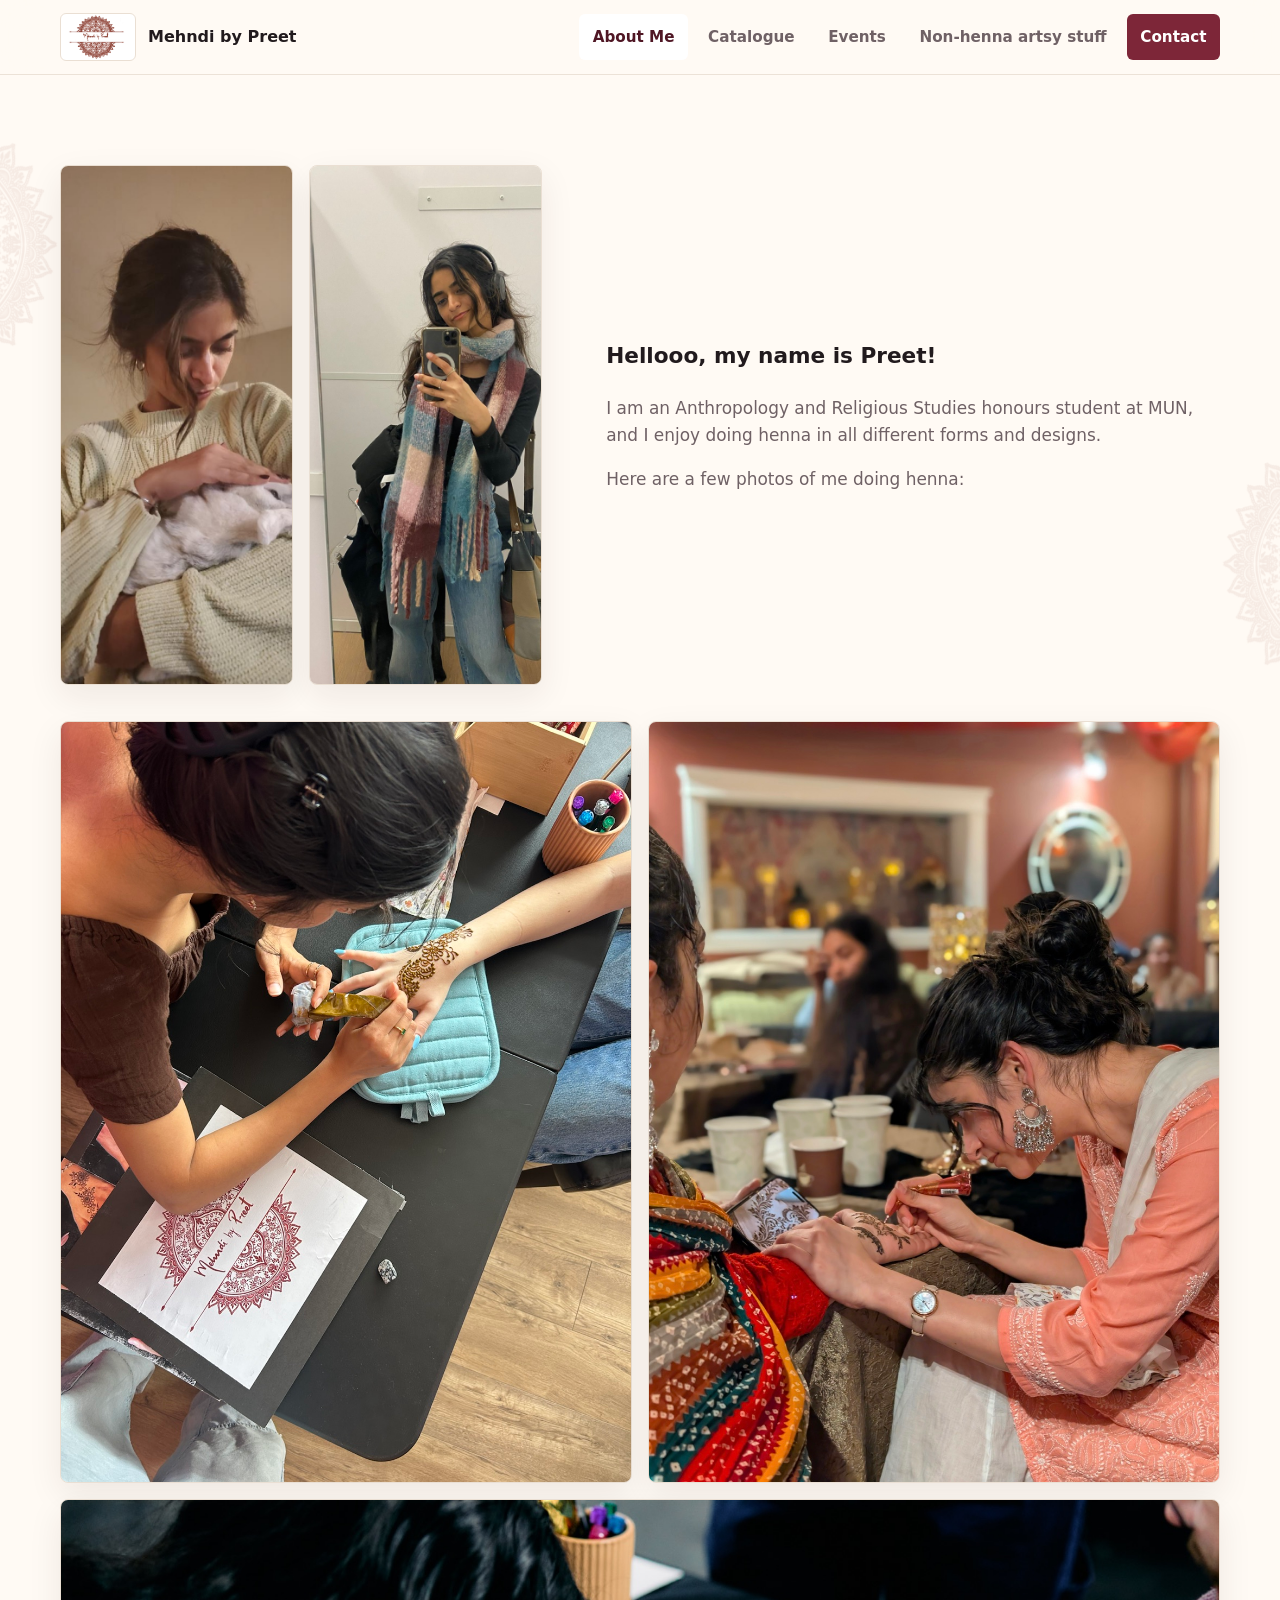
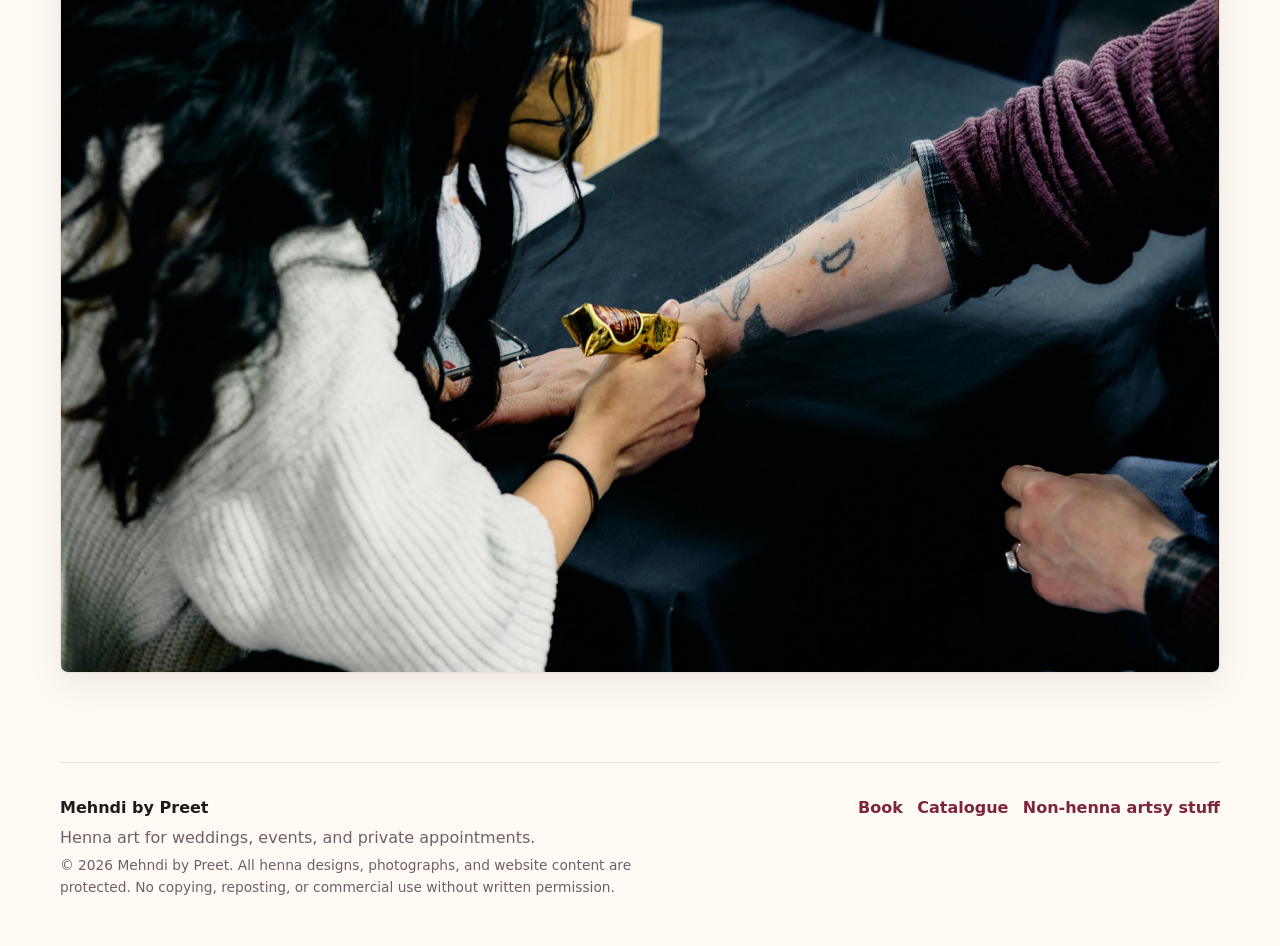
==== commit 139f3e09: "Remove homepage gift note" ====
--- a/about.html
+++ b/about.html
@@ -25,7 +25,7 @@
           <a href="about.html" aria-current="page">About Me</a>
           <a href="catalogue.html">Catalogue</a>
           <a href="events.html">Events</a>
-          <a href="news.html">News</a>
+          <a href="news.html">Non-henna artsy stuff</a>
           <a class="nav-cta" href="contact.html">Contact</a>
         </div>
       </nav>
@@ -61,7 +61,7 @@
       <div class="footer-links">
         <a href="contact.html">Book</a>
         <a href="catalogue.html">Catalogue</a>
-        <a href="news.html">News</a>
+        <a href="news.html">Non-henna artsy stuff</a>
       </div>
     </footer>
     <script src="script.js?v=events-total-20260607"></script>
--- a/styles.css
+++ b/styles.css
@@ -197,17 +197,6 @@
 
 .hero-copy {
   max-width: 620px;
-}
-
-.gift-note {
-  width: fit-content;
-  margin: 0 0 1rem;
-  padding: 0.55rem 0.75rem;
-  color: var(--rose-dark);
-  background: #fff;
-  border: 1px solid var(--line);
-  border-left: 4px solid var(--marigold);
-  border-radius: 6px;
 }
 
 .eyebrow {
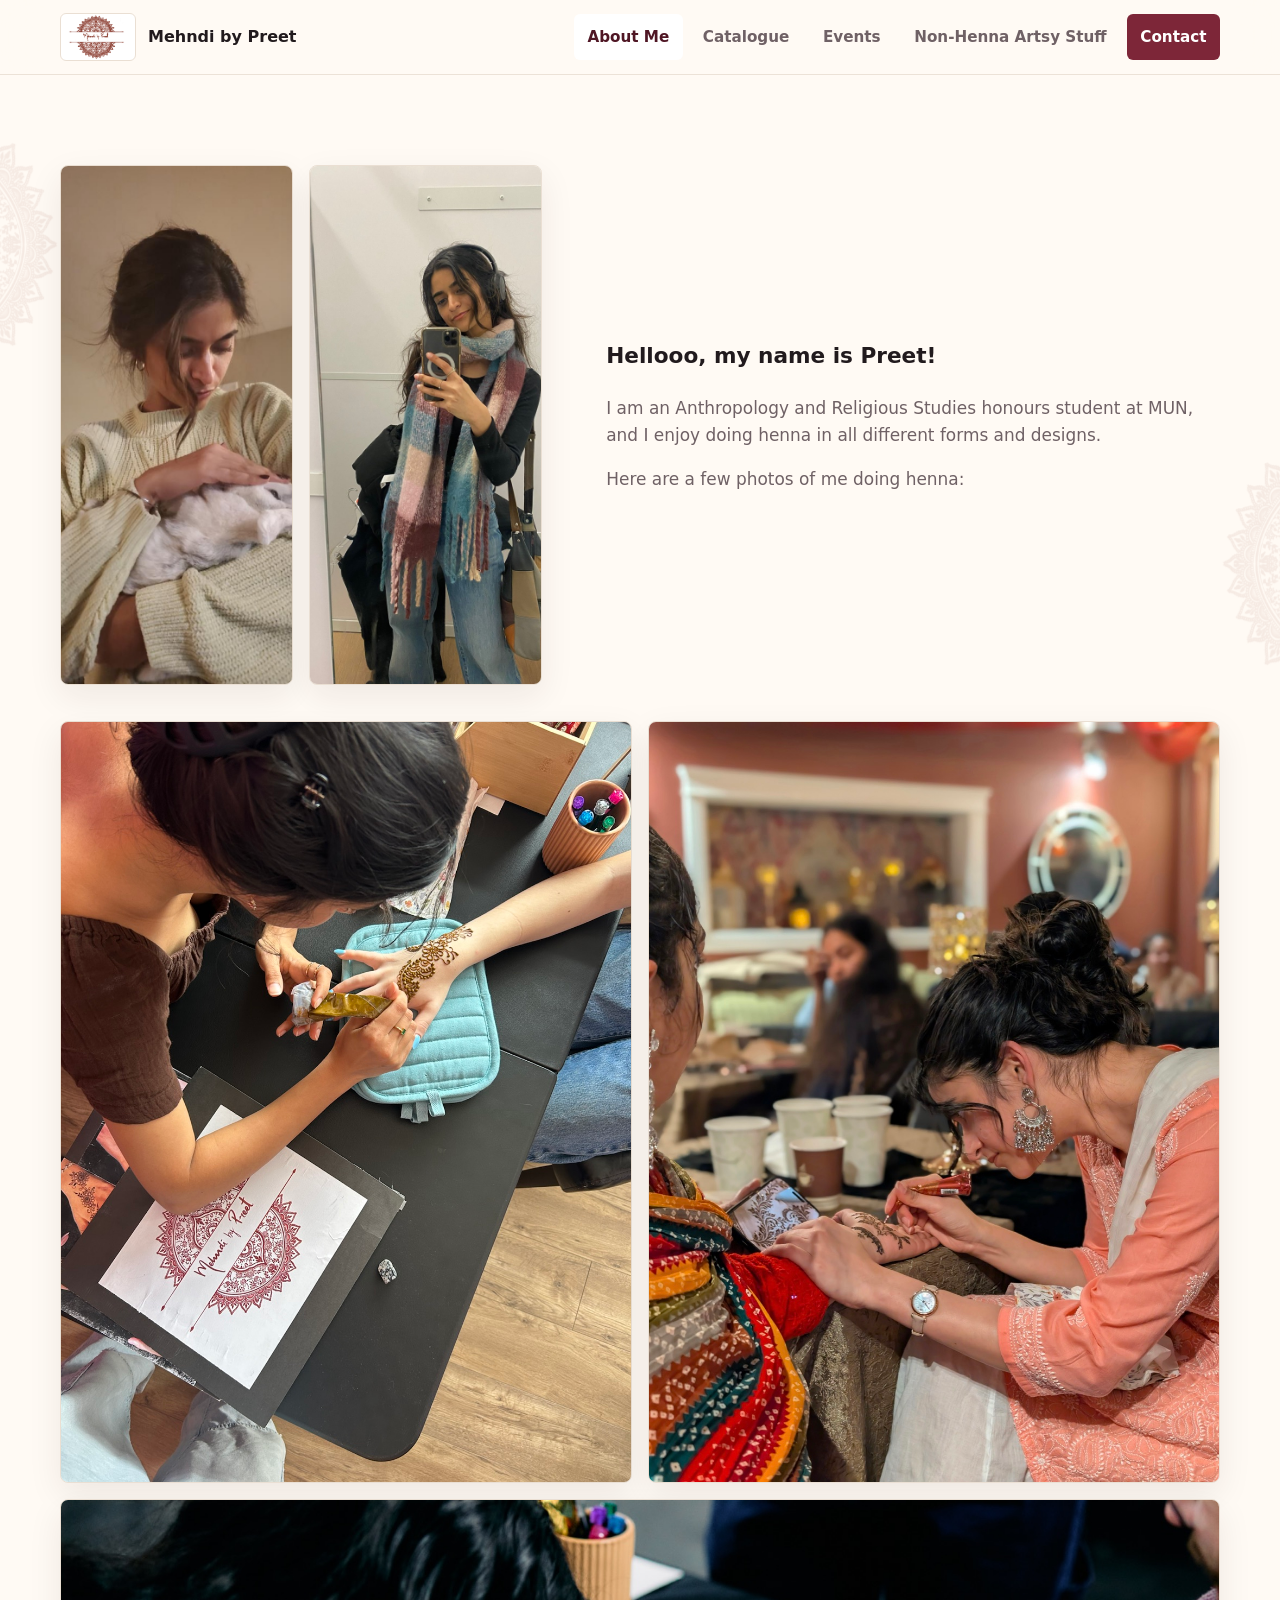
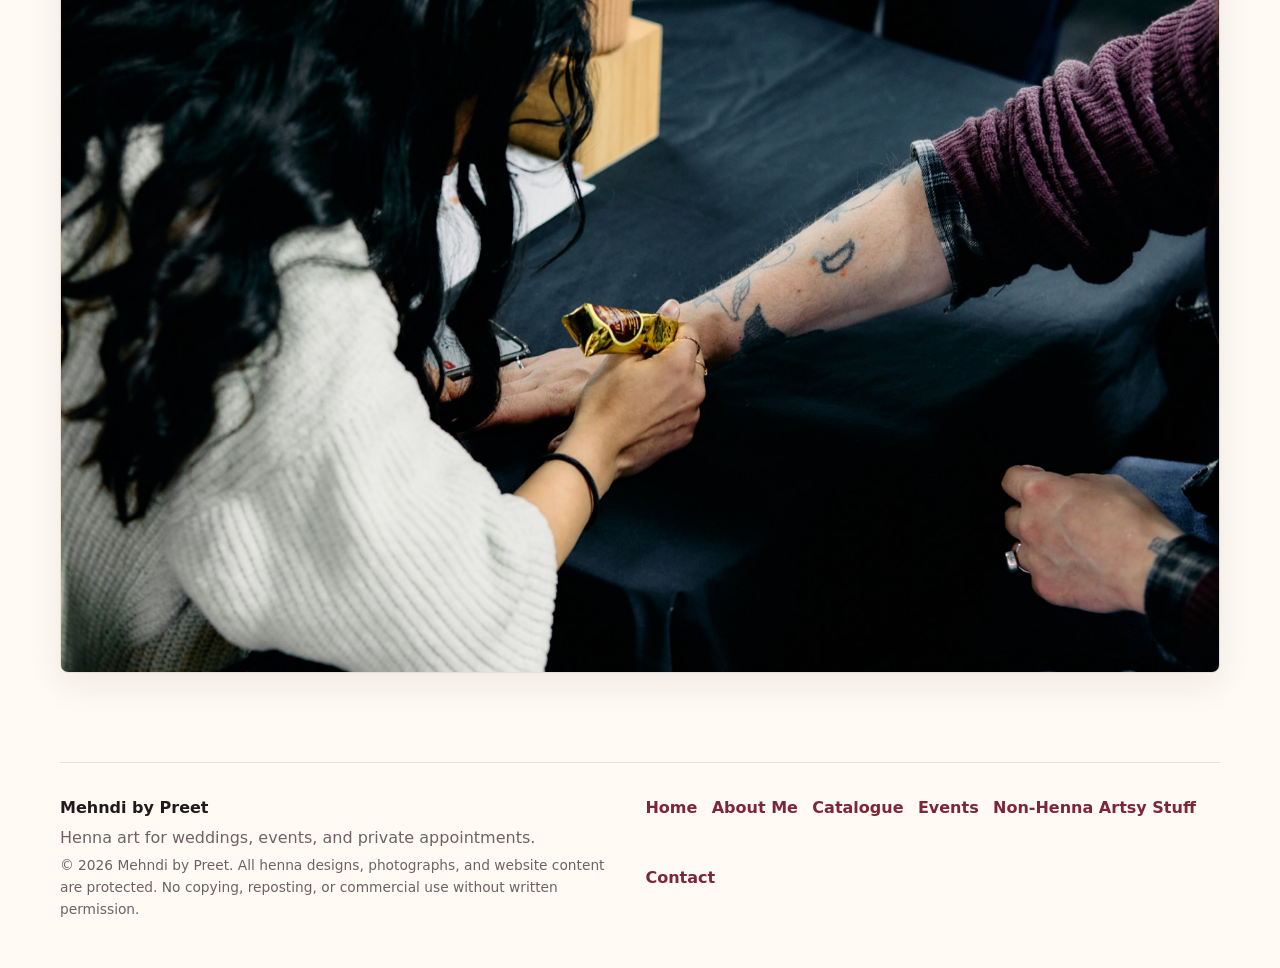
==== commit 18a9ab26: "Update footer navigation labels" ====
--- a/about.html
+++ b/about.html
@@ -25,7 +25,7 @@
           <a href="about.html" aria-current="page">About Me</a>
           <a href="catalogue.html">Catalogue</a>
           <a href="events.html">Events</a>
-          <a href="news.html">Non-henna artsy stuff</a>
+          <a href="news.html">Non-Henna Artsy Stuff</a>
           <a class="nav-cta" href="contact.html">Contact</a>
         </div>
       </nav>
@@ -59,9 +59,12 @@
         <p class="rights-notice">&copy; 2026 Mehndi by Preet. All henna designs, photographs, and website content are protected. No copying, reposting, or commercial use without written permission.</p>
       </div>
       <div class="footer-links">
-        <a href="contact.html">Book</a>
+        <a href="index.html">Home</a>
+        <a href="about.html">About Me</a>
         <a href="catalogue.html">Catalogue</a>
-        <a href="news.html">Non-henna artsy stuff</a>
+        <a href="events.html">Events</a>
+        <a href="news.html">Non-Henna Artsy Stuff</a>
+        <a href="contact.html">Contact</a>
       </div>
     </footer>
     <script src="script.js?v=events-total-20260607"></script>
--- a/styles.css
+++ b/styles.css
@@ -622,6 +622,7 @@
   display: inline-flex;
   align-items: center;
   justify-content: center;
+  gap: 0.35rem;
   min-height: 38px;
   padding: 0.45rem 0.75rem;
   color: var(--rose-dark);
@@ -760,26 +761,6 @@
   height: 100%;
   background: #fff;
   object-fit: contain;
-}
-
-.portfolio-number {
-  position: absolute;
-  right: 0.55rem;
-  top: 0.55rem;
-  min-width: 2rem;
-  min-height: 2rem;
-  display: inline-flex;
-  align-items: center;
-  justify-content: center;
-  padding: 0.25rem 0.45rem;
-  border: 1px solid rgba(255, 255, 255, 0.8);
-  border-radius: 999px;
-  color: #fff;
-  background: rgba(65, 27, 27, 0.86);
-  box-shadow: 0 8px 20px rgba(45, 26, 31, 0.2);
-  font-size: 0.88rem;
-  font-weight: 900;
-  line-height: 1;
 }
 
 .carousel-control {
@@ -898,7 +879,23 @@
 }
 
 .timeline.event-list article {
-  min-height: 160px;
+  display: flex;
+  min-height: 0;
+  flex-direction: column;
+}
+
+.event-photo {
+  margin: 0.7rem 0 0;
+}
+
+.event-photo img {
+  display: block;
+  width: 100%;
+  height: clamp(150px, 18vw, 210px);
+  object-fit: cover;
+  border: 1px solid var(--line);
+  border-radius: 6px;
+  background: #f8eee6;
 }
 
 .news-layout {
@@ -1271,14 +1268,6 @@
     aspect-ratio: 3 / 4;
   }
 
-  .portfolio-number {
-    right: 0.4rem;
-    top: 0.4rem;
-    min-width: 1.75rem;
-    min-height: 1.75rem;
-    font-size: 0.78rem;
-  }
-
   .carousel-control {
     display: none;
   }
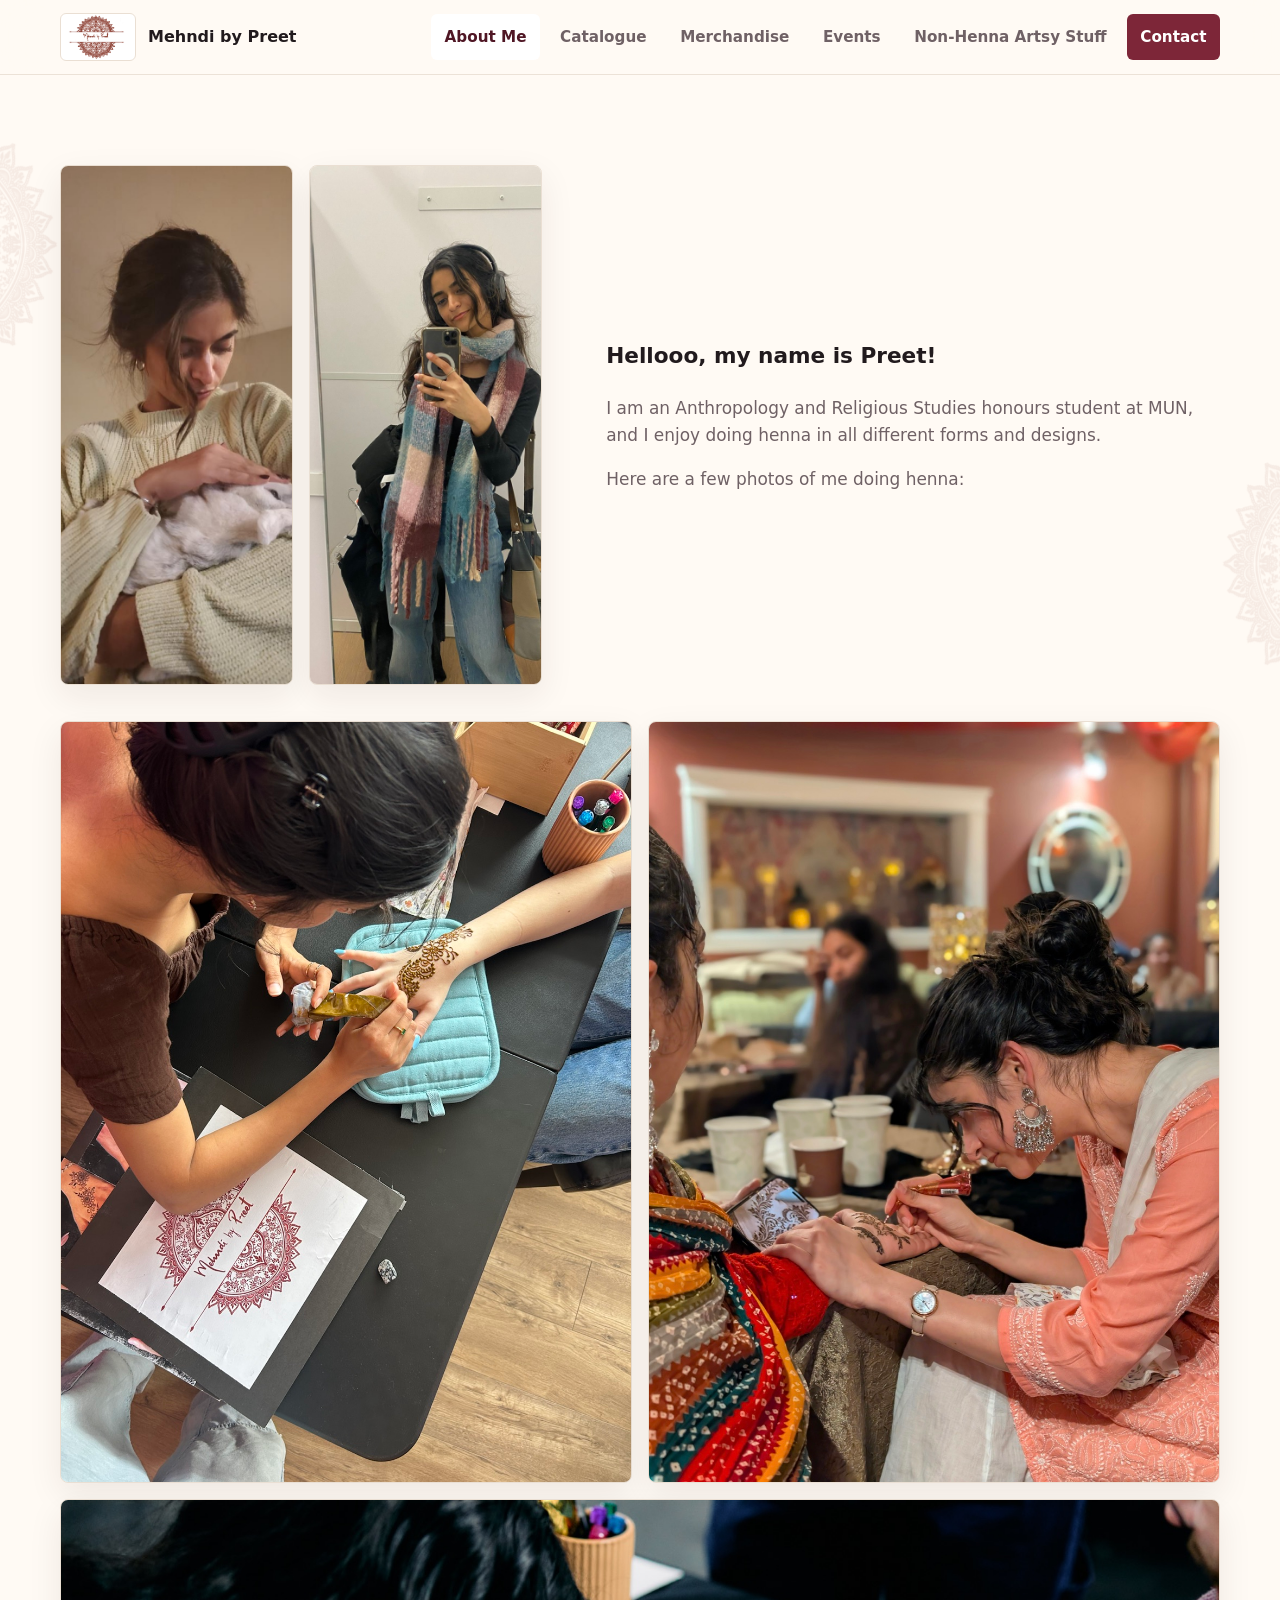
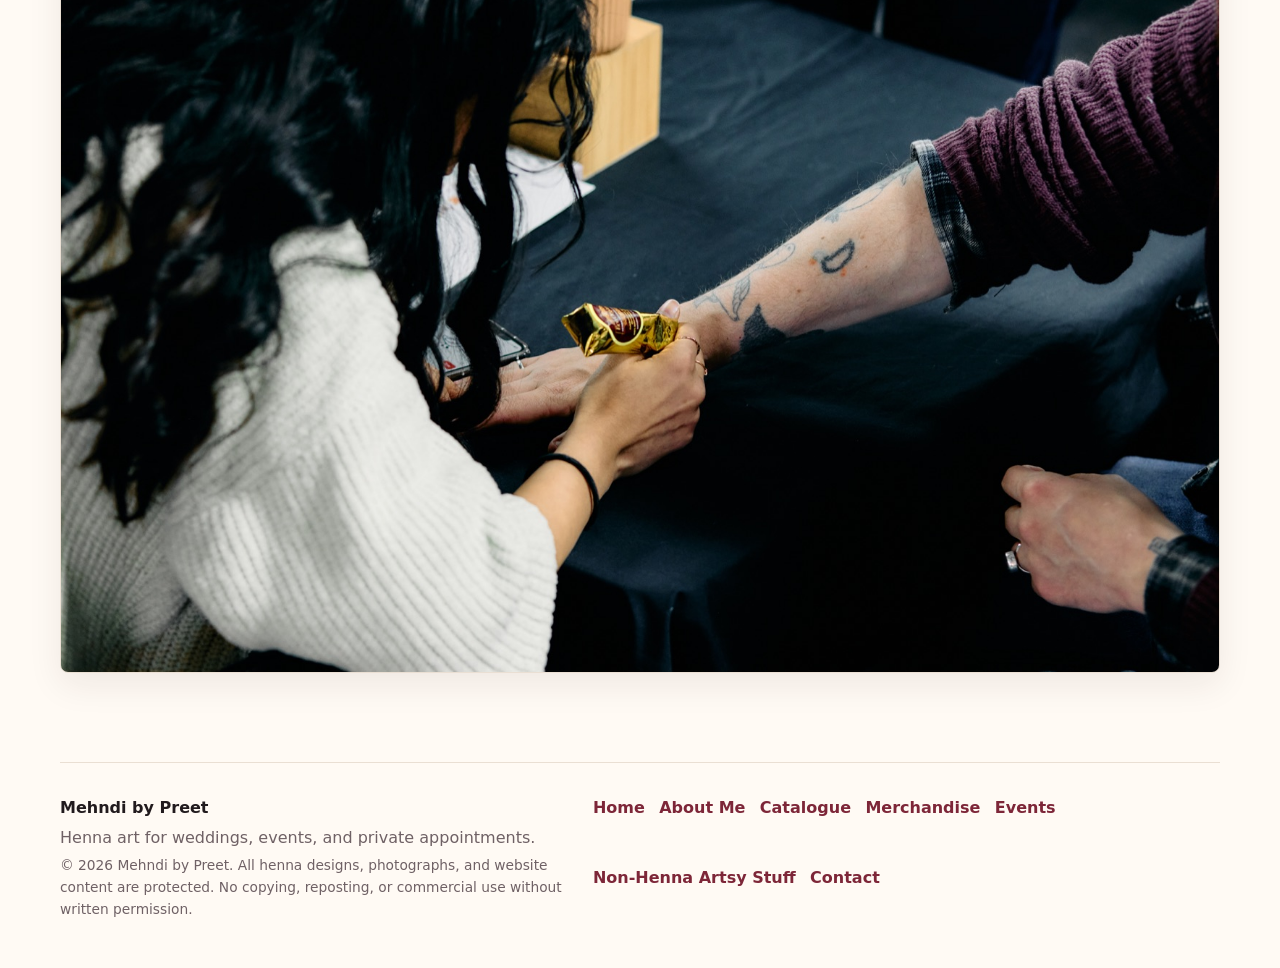
==== commit 26cf209e: "Add merchandise page" ====
--- a/about.html
+++ b/about.html
@@ -24,6 +24,7 @@
         <div class="nav-links" id="nav-links">
           <a href="about.html" aria-current="page">About Me</a>
           <a href="catalogue.html">Catalogue</a>
+          <a href="merchandise.html">Merchandise</a>
           <a href="events.html">Events</a>
           <a href="news.html">Non-Henna Artsy Stuff</a>
           <a class="nav-cta" href="contact.html">Contact</a>
@@ -62,6 +63,7 @@
         <a href="index.html">Home</a>
         <a href="about.html">About Me</a>
         <a href="catalogue.html">Catalogue</a>
+        <a href="merchandise.html">Merchandise</a>
         <a href="events.html">Events</a>
         <a href="news.html">Non-Henna Artsy Stuff</a>
         <a href="contact.html">Contact</a>
--- a/styles.css
+++ b/styles.css
@@ -915,6 +915,68 @@
   width: fit-content;
 }
 
+.merchandise-hero {
+  position: relative;
+}
+
+.merchandise-hero::after {
+  content: "";
+  display: block;
+  width: min(520px, 70vw);
+  aspect-ratio: 1314 / 380;
+  margin-top: clamp(1.5rem, 4vw, 2.5rem);
+  background: url("assets/logo-ornament.png") left center / contain no-repeat;
+  opacity: 0.24;
+}
+
+.merch-grid {
+  display: grid;
+  grid-template-columns: repeat(3, minmax(0, 1fr));
+  gap: 1rem;
+}
+
+.merch-card {
+  display: grid;
+  grid-template-rows: 220px auto;
+  overflow: hidden;
+  background: var(--surface);
+  border: 1px solid var(--line);
+  border-radius: 8px;
+  box-shadow: 0 12px 34px rgba(45, 26, 31, 0.08);
+}
+
+.merch-card-art {
+  display: grid;
+  place-items: center;
+  padding: 1rem;
+  background:
+    linear-gradient(145deg, rgba(125, 38, 56, 0.08), rgba(31, 111, 97, 0.1)),
+    #fff;
+}
+
+.merch-card-art img {
+  width: 100%;
+  height: 100%;
+  object-fit: contain;
+}
+
+.merch-card div:last-child {
+  padding: 1.25rem;
+}
+
+.merch-card span {
+  color: var(--jade);
+  font-size: 0.78rem;
+  font-weight: 900;
+  text-transform: uppercase;
+  letter-spacing: 0.12em;
+}
+
+.merch-card p {
+  margin-bottom: 0;
+  color: var(--muted);
+}
+
 .contact-panel,
 .contact-form {
   padding: clamp(1.25rem, 3vw, 2rem);
@@ -1123,6 +1185,7 @@
   .card-grid.three,
   .catalogue-grid,
   .timeline,
+  .merch-grid,
   .news-layout,
   .values {
     grid-template-columns: repeat(2, minmax(0, 1fr));
@@ -1206,6 +1269,7 @@
   .card-grid.three,
   .catalogue-grid,
   .timeline,
+  .merch-grid,
   .news-layout,
   .values,
   .stat-row,
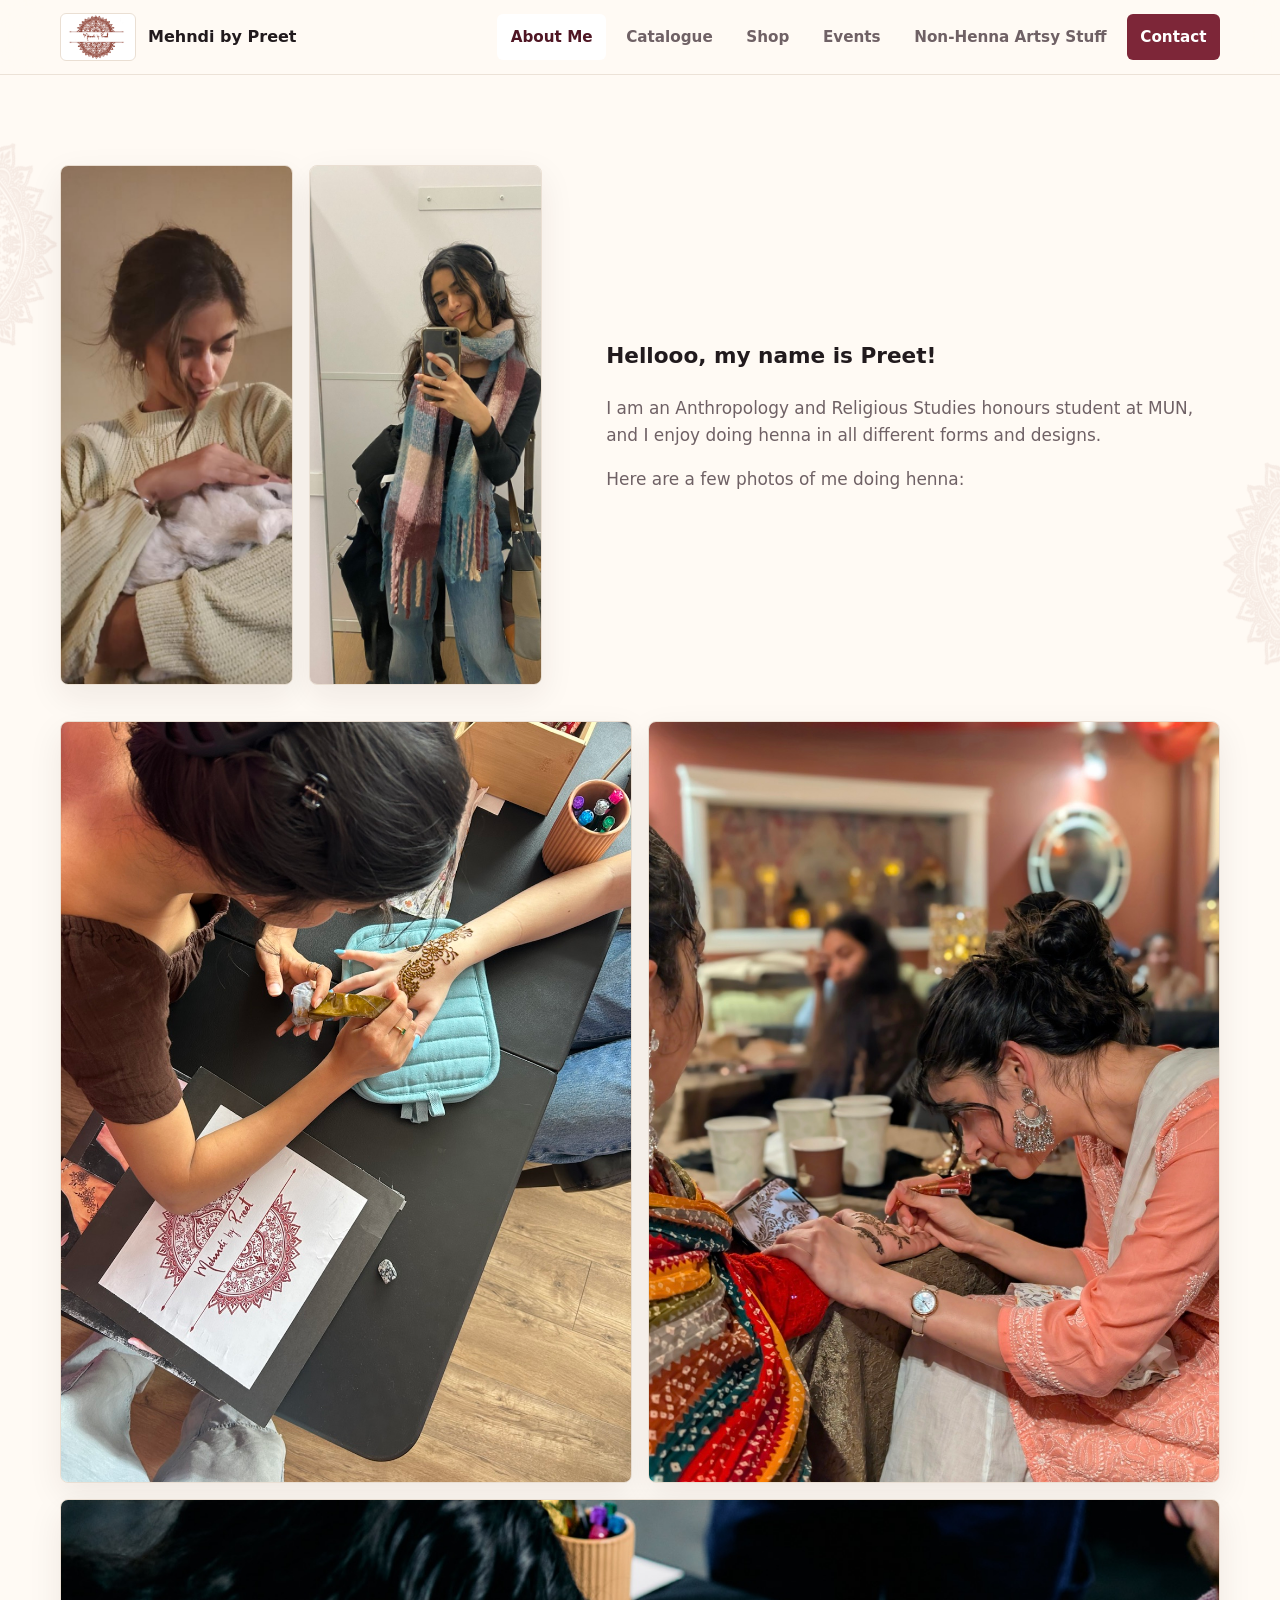
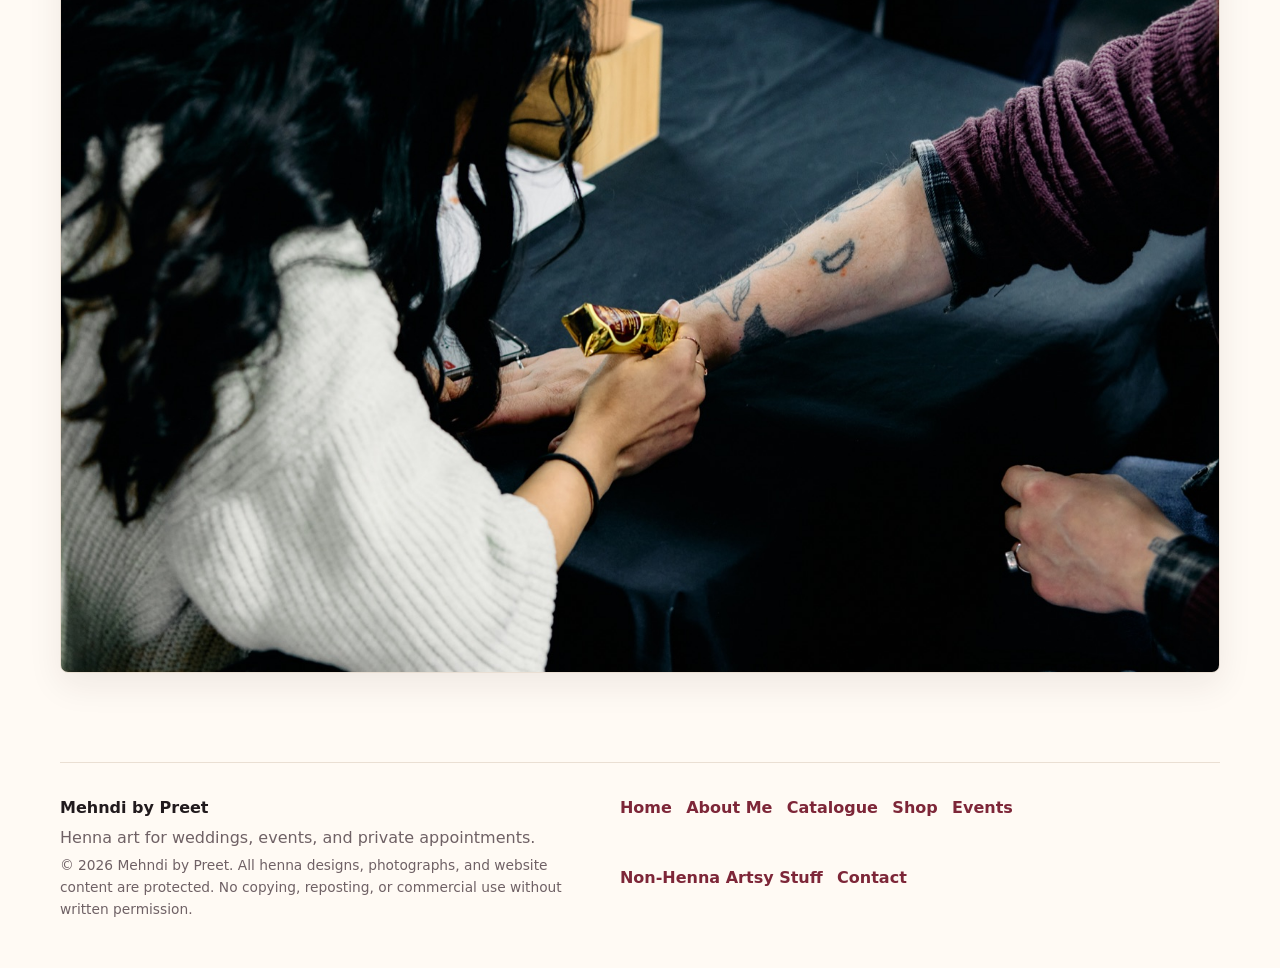
==== commit 0471a5a4: "Update shop label and illustration page" ====
--- a/about.html
+++ b/about.html
@@ -24,7 +24,7 @@
         <div class="nav-links" id="nav-links">
           <a href="about.html" aria-current="page">About Me</a>
           <a href="catalogue.html">Catalogue</a>
-          <a href="merchandise.html">Merchandise</a>
+          <a href="merchandise.html">Shop</a>
           <a href="events.html">Events</a>
           <a href="news.html">Non-Henna Artsy Stuff</a>
           <a class="nav-cta" href="contact.html">Contact</a>
@@ -63,7 +63,7 @@
         <a href="index.html">Home</a>
         <a href="about.html">About Me</a>
         <a href="catalogue.html">Catalogue</a>
-        <a href="merchandise.html">Merchandise</a>
+        <a href="merchandise.html">Shop</a>
         <a href="events.html">Events</a>
         <a href="news.html">Non-Henna Artsy Stuff</a>
         <a href="contact.html">Contact</a>
--- a/styles.css
+++ b/styles.css
@@ -915,6 +915,66 @@
   width: fit-content;
 }
 
+.book-feature {
+  display: grid;
+  grid-template-columns: minmax(220px, 0.72fr) minmax(0, 1.28fr);
+  gap: clamp(1.5rem, 5vw, 4rem);
+  align-items: center;
+  padding-top: 1rem;
+}
+
+.book-cover-card {
+  overflow: hidden;
+  width: min(100%, 380px);
+  background: #fff;
+  border: 1px solid var(--line);
+  border-radius: 8px;
+  box-shadow: var(--shadow);
+}
+
+.book-cover-card img {
+  width: 100%;
+  height: auto;
+}
+
+.book-copy {
+  max-width: 660px;
+}
+
+.book-copy p:not(.eyebrow) {
+  color: var(--muted);
+  font-size: clamp(1.08rem, 2vw, 1.28rem);
+}
+
+.illustration-section {
+  padding-top: 0;
+}
+
+.illustration-grid {
+  display: grid;
+  grid-template-columns: repeat(3, minmax(0, 1fr));
+  gap: 1rem;
+}
+
+.illustration-grid figure {
+  overflow: hidden;
+  min-height: 280px;
+  margin: 0;
+  display: grid;
+  place-items: center;
+  background: #fff;
+  border: 1px solid var(--line);
+  border-radius: 8px;
+  box-shadow: 0 12px 34px rgba(45, 26, 31, 0.08);
+}
+
+.illustration-grid img {
+  width: 100%;
+  height: 100%;
+  object-fit: contain;
+  padding: 0.75rem;
+}
+
 .merchandise-hero {
   position: relative;
 }
@@ -1165,6 +1225,7 @@
   .split,
   .about-layout,
   .contact-layout,
+  .book-feature,
   .event-feature {
     grid-template-columns: 1fr;
   }
@@ -1186,6 +1247,7 @@
   .catalogue-grid,
   .timeline,
   .merch-grid,
+  .illustration-grid,
   .news-layout,
   .values {
     grid-template-columns: repeat(2, minmax(0, 1fr));
@@ -1270,6 +1332,7 @@
   .catalogue-grid,
   .timeline,
   .merch-grid,
+  .illustration-grid,
   .news-layout,
   .values,
   .stat-row,
